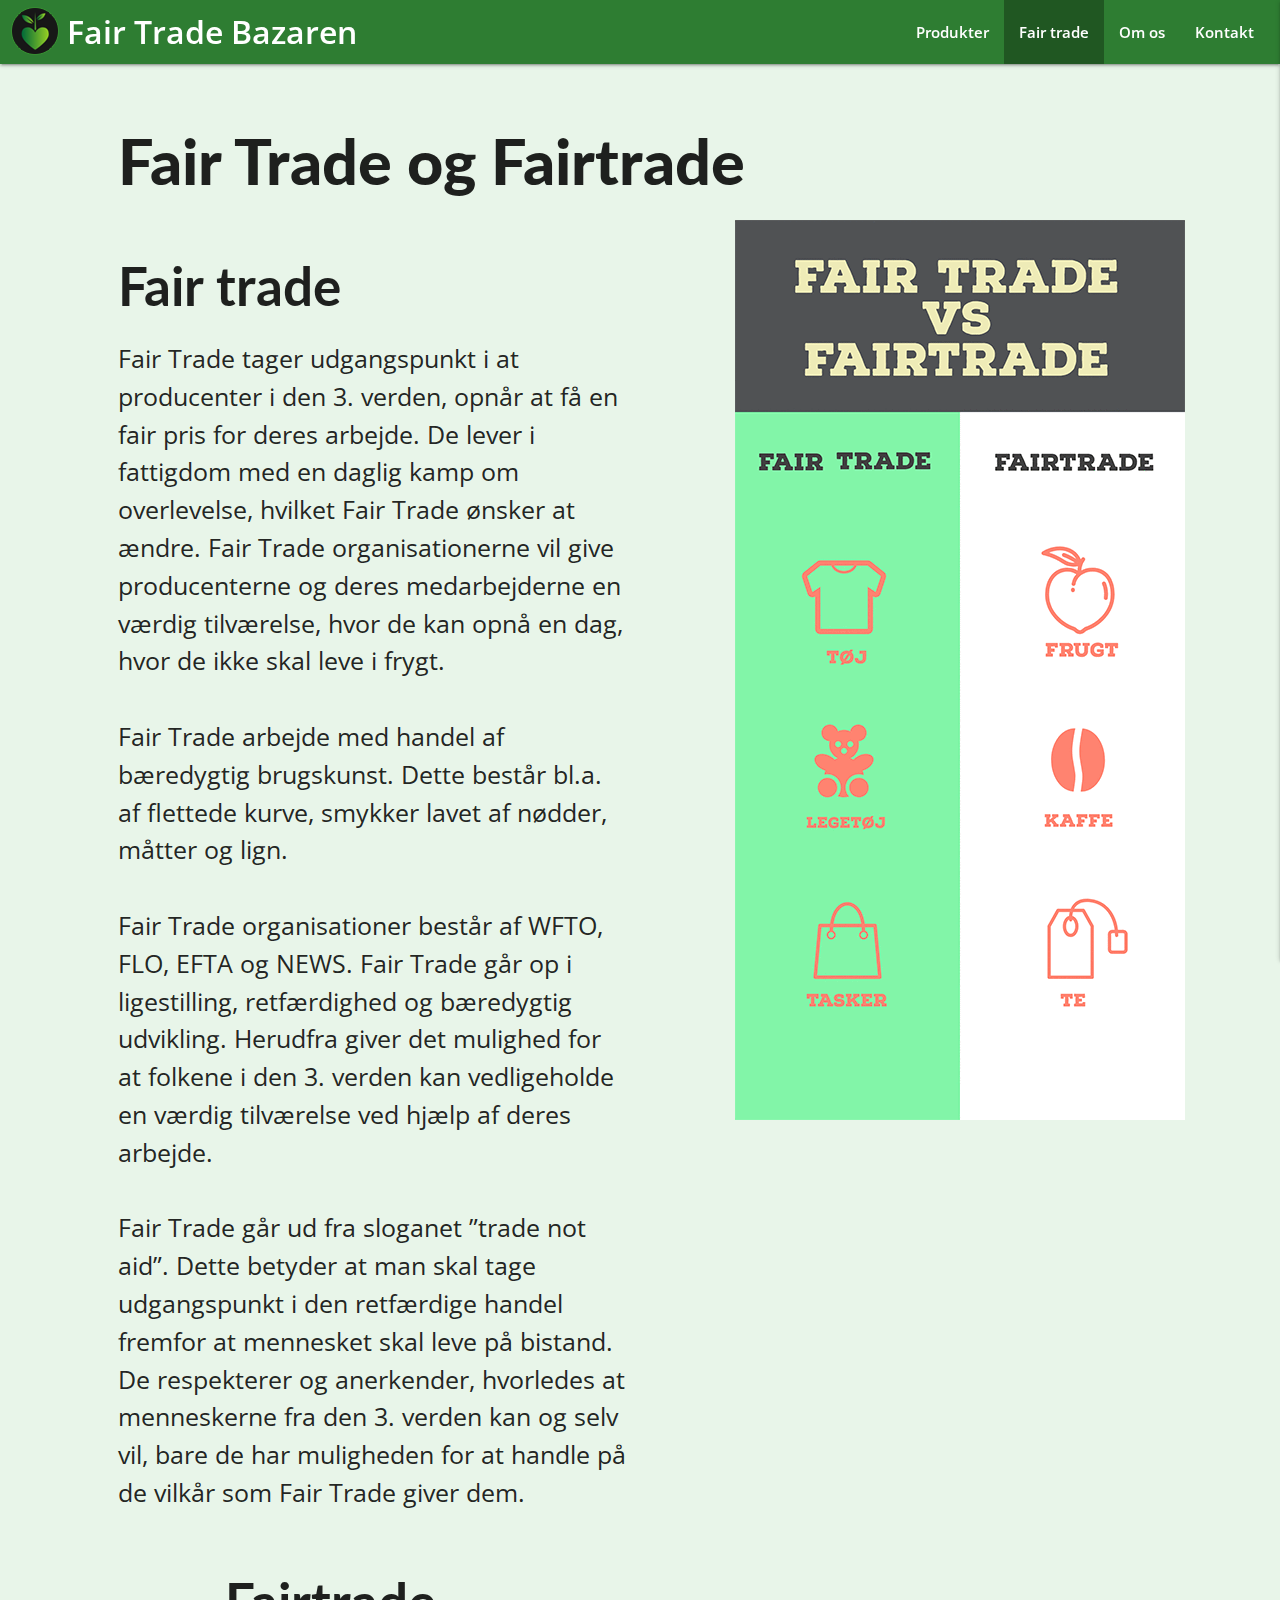
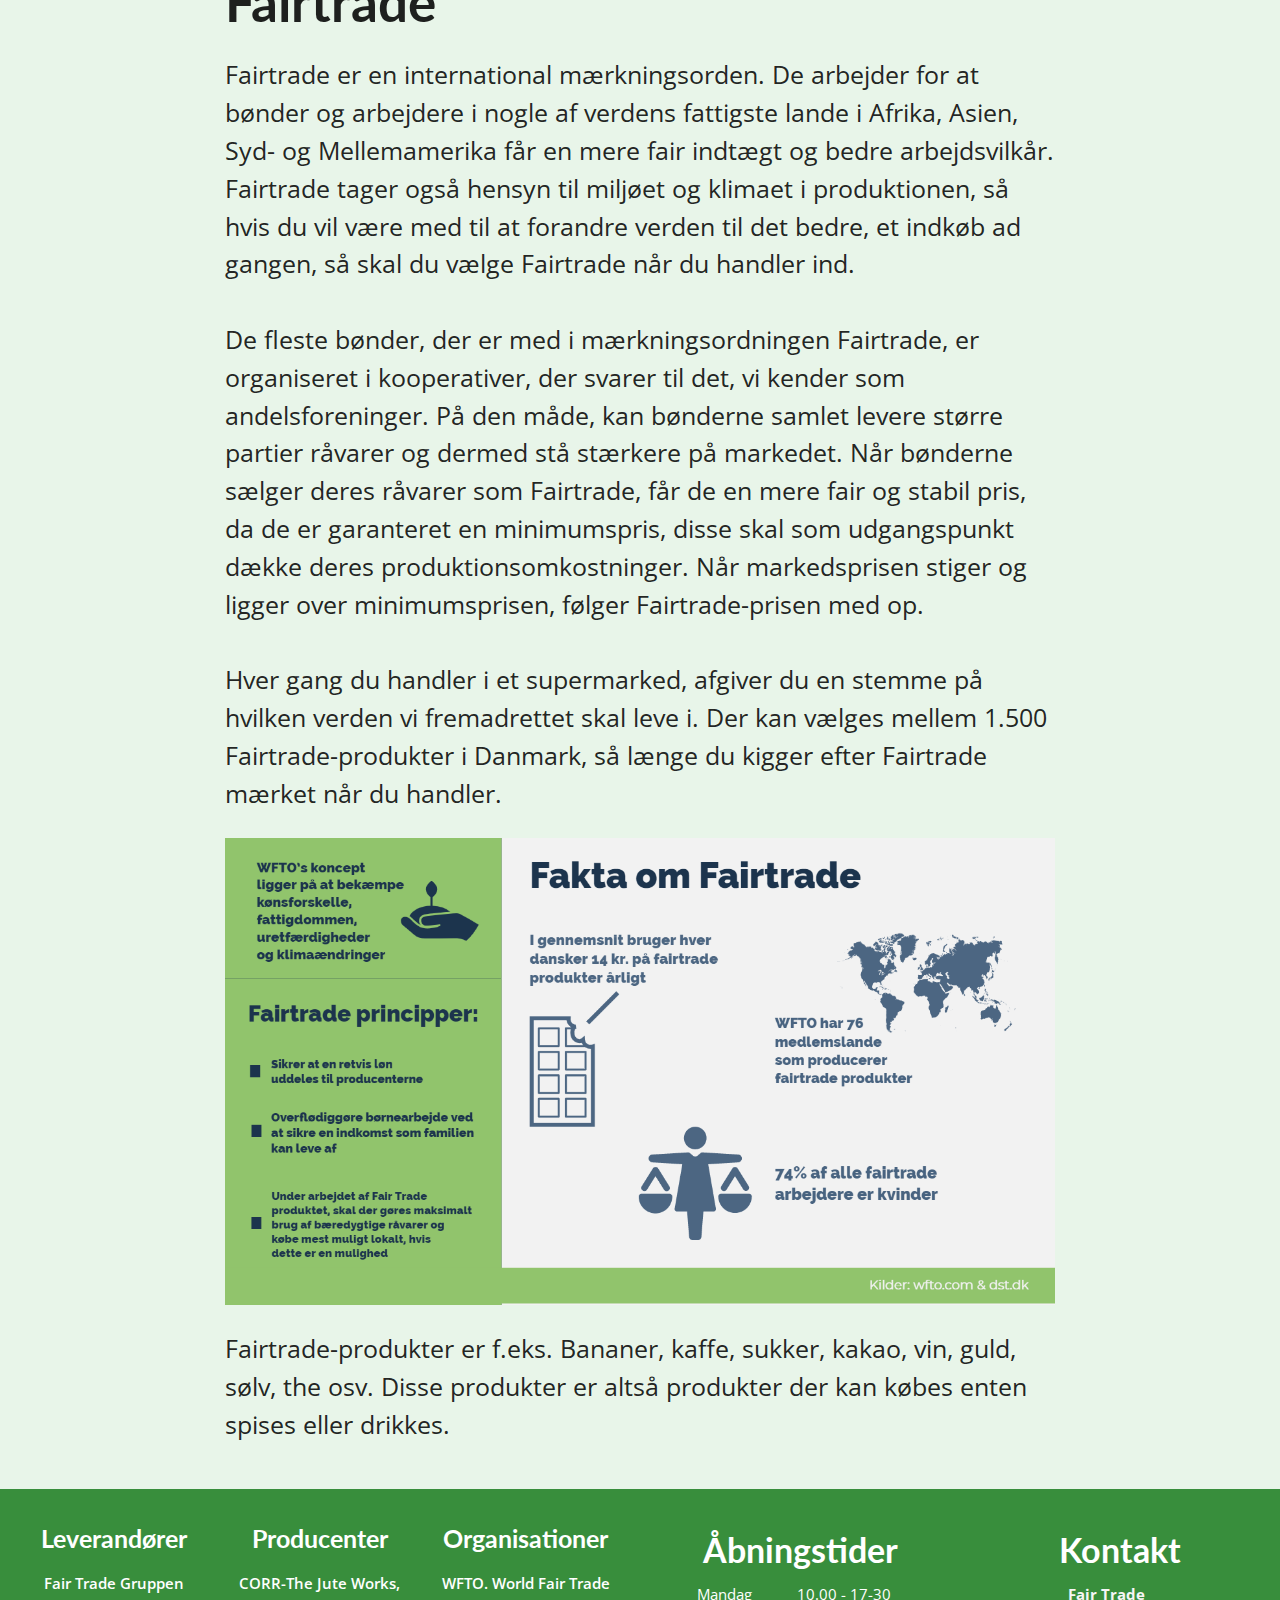
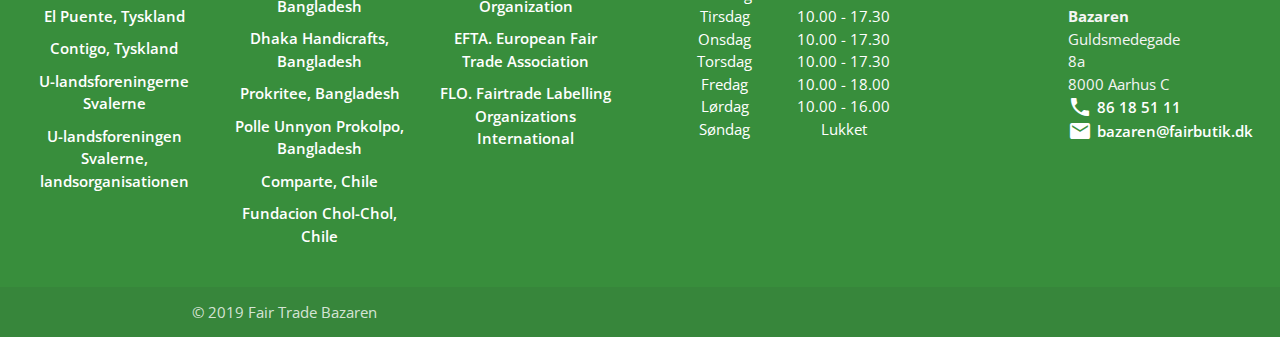
==== fair-forskelle.html @ a5112b15 "... Forgot to add the icons (also fixed path for favicon)" ====
<!DOCTYPE html>
<html lang="da">

<head>
    <meta charset="UTF-8">
    <meta name="viewport" content="width=device-width, initial-scale=1.0">
    <meta http-equiv="X-UA-Compatible" content="ie=edge">
    <title>Fair forskelle - Fair Trade Bazaren</title>
    <meta name="description" content="???">

    <!-- Prevent robots from indexing this page, just in case they end up here from another link
        (read: https://support.google.com/webmasters/answer/6062608?hl=en) -->
    <meta name="robots" content="noindex, nofollow">
    <link rel="apple-touch-icon" sizes="60x60" href="apple-touch-icon.png">
    <link rel="icon" type="image/png" sizes="32x32" href="favicon-32x32.png">
    <link rel="icon" type="image/png" sizes="16x16" href="favicon-16x16.png">
    <link rel="manifest" href="site.webmanifest">
    <link rel="mask-icon" href="safari-pinned-tab.svg" color="#4caf50">
    <meta name="msapplication-TileColor" content="#00a300">
    <meta name="theme-color" content="#4caf50">
    <!-- MaterializeCSS -->
    <!-- Compiled and minified CSS -->
    <link rel="stylesheet" href="https://cdnjs.cloudflare.com/ajax/libs/materialize/1.0.0/css/materialize.min.css">
    <!-- Get icons -->
    <link href="https://fonts.googleapis.com/icon?family=Material+Icons" rel="stylesheet">
    <link rel="stylesheet" href="css/MainStyle.css">
</head>
<header class="row navbar-fixed">
    <nav class="green darken-3">
        <div class="nav-wrapper">
            <div class="col s12">
                <a href="#" data-target="mobile-nav" class="sidenav-trigger"><i class="material-icons">menu</i></a>
                <a href="index.html" class="brand-logo"><img class="responsive-img" src="images/logofairtrade.PNG">
                    <span class="hide-on-med-and-down">Fair Trade Bazaren</span></a>
                <ul id="nav-mobile" class="right hide-on-med-and-down menu">
                    <li><a href="produkter.html">Produkter</a></li>
                    <li><a href="fair-forskelle.html">Fair trade</a></li>
                    <li><a href="om-os.html">Om os</a></li>
                    <li><a href="kontakt.html">Kontakt</a></li>
                </ul>
            </div>
        </div>
    </nav>
</header>

<body class="green lighten-5">
    <ul class="sidenav menu" id="mobile-nav">
        <li><a href="produkter.html">Produkter</a></li>
        <li><a href="fair-forskelle.html">Fair trade</a></li>
        <li><a href="om-os.html">Historie</a></li>
        <li><a href="kontakt.html">Kontakt</a></li>
    </ul>
    <main class="row">
        <div class="col l11 offset-l1 s12">
            <h1>Fair Trade og Fairtrade</h1>
        </div>
        <div class="col l5 offset-l1">
            <h2>Fair trade</h2>
            <p class="flow-text">
                Fair Trade tager udgangspunkt i at producenter i den 3. verden, opnår at få en fair pris for deres
                arbejde. De lever i fattigdom med en daglig kamp om overlevelse, hvilket Fair Trade ønsker at ændre.
                Fair Trade organisationerne vil give producenterne og deres medarbejderne en værdig tilværelse, hvor de
                kan opnå en dag, hvor de ikke skal leve i frygt. <br> <br>
                Fair Trade arbejde med handel af bæredygtig brugskunst. Dette består bl.a. af flettede kurve, smykker
                lavet af nødder, måtter og lign. <br> <br>
                Fair Trade organisationer består af WFTO, FLO, EFTA og NEWS. Fair Trade går op i ligestilling,
                retfærdighed og bæredygtig udvikling. Herudfra giver det mulighed for at folkene i den 3. verden kan
                vedligeholde en værdig tilværelse ved hjælp af deres arbejde. <br> <br>
                Fair Trade går ud fra sloganet ”trade not aid”. Dette betyder at man skal tage udgangspunkt i den
                retfærdige handel fremfor at mennesket skal leve på bistand. De respekterer og anerkender, hvorledes at
                menneskerne fra den 3. verden kan og selv vil, bare de har muligheden for at handle på de vilkår som
                Fair Trade giver dem.

            </p>
        </div>
        <div class="col l6 s12">
            <img src="images/fair-forskelle/fair-trade-vs-fairtrade-450x900.gif" alt=""
                class="m-a d-flex responsive-img">
        </div>
        <div class="col l8 offset-l2 s12">
            <h2>Fairtrade</h2>
            <p class="flow-text">
                Fairtrade er en international mærkningsorden. De arbejder for at bønder og arbejdere i nogle af verdens
                fattigste lande i Afrika, Asien, Syd- og Mellemamerika får en mere fair indtægt og bedre arbejdsvilkår.
                Fairtrade tager også hensyn til miljøet og klimaet i produktionen, så hvis du vil være med til at
                forandre verden til det bedre, et indkøb ad gangen, så skal du vælge Fairtrade når du handler ind.
                <br><br>
                De fleste bønder, der er med i mærkningsordningen Fairtrade, er organiseret i kooperativer, der svarer
                til det, vi kender som andelsforeninger. På den måde, kan bønderne samlet levere større partier råvarer
                og dermed stå stærkere på markedet.
                Når bønderne sælger deres råvarer som Fairtrade, får de en mere fair og stabil pris, da de er garanteret
                en minimumspris, disse skal som udgangspunkt dække deres produktionsomkostninger. Når markedsprisen
                stiger og ligger over minimumsprisen, følger Fairtrade-prisen med op.
                <br><br>
                Hver gang du handler i et supermarked, afgiver du en stemme på hvilken verden vi fremadrettet skal leve
                i. Der kan vælges mellem 1.500 Fairtrade-produkter i Danmark, så længe du kigger efter Fairtrade mærket
                når du handler.
            </p>
            <img src="images/fair-forskelle/fakta-om.fairtrade.png" alt="" class="m-a d-flex responsive-img my-15">
            <p class="flow-text">
                Fairtrade-produkter er f.eks. Bananer, kaffe, sukker, kakao, vin, guld, sølv, the osv. Disse produkter
                er
                altså produkter der kan købes enten spises eller drikkes.
            </p>

        </div>
    </main>

    <footer class="page-footer green darken-2">
        <div class="row">
            <div class="col xl6 l6 m6 offset-m3 s12">
                <div class="col xl4">
                    <h5 class="white-text center-align">Leverandører</h5>
                    <ul class="footer-links-container">
                        <li class="center-align">
                            <a class="footer-links tooltipped" href="http://fair-trade-gruppen.dk" data-position="top"
                                data-tooltip="Fair Trade varer fra Bangladesh, Chile og flere andre lande"
                                target="_blank"
                                aria-label="Fair Trade varer fra Bangladesh, Chile og flere andre lande">
                                Fair Trade Gruppen
                            </a>
                        </li>
                        <li class="center-align"><a class="footer-links tooltipped" href="http://www.el-puente.de/"
                                data-position="top" data-tooltip="Fair Trade varer fra mange andre lande"
                                target="_blank" aria-label="Fair Trade varer fra mange andre lande">El Puente,
                                Tyskland</a></li>

                        <li class="center-align"><a class="footer-links tooltipped" href="http://www.contigo.de/"
                                data-position="top" data-tooltip="Eksklusive Fair Trade varer fra mange lande"
                                target="_blank" aria-label="Eksklusive Fair Trade varer fra mange lande">Contigo,
                                Tyskland</a></li>

                        <li class="center-align"><a class="footer-links tooltipped"
                                href="http://www.fair-trade-gruppen.dk/" data-position="top"
                                data-tooltip="Import og salg af Fair Trade handicraft fra Bangladesh m.m."
                                target="_blank"
                                aria-label="Import og salg af Fair Trade handicraft fra Bangladesh m.m.">U-landsforeningerne
                                Svalerne</a></li>

                        <li class="center-align"><a class="footer-links tooltipped" href="http://www.svalerne.dk/"
                                data-position="top" data-tooltip="Landsorganisationen" target="_blank"
                                aria-label="Landsorganisationen">U-landsforeningen Svalerne, landsorganisationen</a>
                        </li>

                    </ul>
                </div>
                <div class="col xl4">
                    <h5 class="white-text center-align">Producenter</h5>
                    <ul class="footer-links-container">
                        <li class="center-align"><a class="footer-links tooltipped" href="http://www.cjwbd.com/"
                                data-position="top"
                                data-tooltip="En producent fra Bangladesh, der arbejder med råvarer m.m."
                                target="_blank"
                                aria-label="En producent fra Bangladesh, der arbejder med råvarer m.m.">CORR-The
                                Jute Works, Bangladesh</a></li>

                        <li class="center-align"><a class="footer-links tooltipped"
                                href="http://www.dhakahandicrafts.com/" data-position="top"
                                data-tooltip="En producent fra Bangladesh" target="_blank"
                                aria-label="En producent fra Bangladesh">Dhaka Handicrafts, Bangladesh</a></li>

                        <li class="center-align"><a class="footer-links tooltipped" href="http://www.prokritee.com/"
                                data-position="top" data-tooltip="En producent fra Bangladesh" target="_blank"
                                aria-label="En producent fra Bangladesh">Prokritee, Bangladesh</a></li>

                        <li class="center-align"><a class="footer-links tooltipped" href="http://www.pupbd.org/"
                                data-position="top" data-tooltip="En producent fra Bangladesh" target="_blank"
                                aria-label="En producent fra Bangladesh">Polle Unnyon Prokolpo, Bangladesh</a></li>

                        <li class="center-align"><a class="footer-links tooltipped" href="http://www.comparte.cl/"
                                data-position="top" data-tooltip="En producent fra Chile" target="_blank"
                                aria-label="En producent fra Chile">Comparte, Chile</a></li>

                        <li class="center-align"><a class="footer-links tooltipped" href="http://www.cholchol.org/"
                                data-position="top" data-tooltip="En producent fra Chile" target="_blank"
                                aria-label="En producent fra Chile">Fundacion Chol-Chol, Chile</a></li>
                    </ul>
                </div>
                <div class="col xl4">
                    <h5 class="white-text center-align">Organisationer</h5>
                    <ul class="footer-links-container">
                        <li class="center-align"><a class="footer-links tooltipped" href="http://www.wfto.com/"
                                data-position="top"
                                data-tooltip="Sammenslutning af Fair Trade producenter, importører, butikker og andre med interesse for Fair Trade"
                                target="_blank"
                                aria-label="Sammenslutning af Fair Trade producenter, importører, butikker og andre med interesse for Fair Trade">WFTO.
                                World Fair Trade Organization</a></li>
                        <li class="center-align"><a class="footer-links tooltipped" href="http://www.eftafairtrade.org/"
                                data-position="top"
                                data-tooltip="Sammenslutning af en række store europæiske Fair Trade importører"
                                target="_blank"
                                aria-label="Sammenslutning af en række store europæiske Fair Trade importører">EFTA.
                                European Fair Trade Association</a></li>
                        <li class="center-align"><a class="footer-links tooltipped" href="http://www.fairtrade.net/"
                                data-position="top" data-tooltip="Sammenslutning af Fair Trade mærkningsorganisationer"
                                target="_blank" aria-label="Sammenslutning af Fair Trade mærkningsorganisationer">FLO.
                                Fairtrade
                                Labelling Organizations International</a></li>

                    </ul>
                </div>

            </div>
            <div class="col xl3 l3 m6 offset-m3 s12">
                <h4 class="white-text center-align">Åbningstider</h4>
                <table class="footer__open-times table-responsive highlight center-align">
                    <tr>
                        <td>Mandag</td>
                        <td>10.00 - 17-30</td>
                    </tr>
                    <tr>
                        <td>Tirsdag</td>
                        <td>10.00 - 17.30</td>
                    </tr>
                    <tr>
                        <td>Onsdag</td>
                        <td>10.00 - 17.30</td>
                    </tr>
                    <tr>
                        <td>Torsdag</td>
                        <td>10.00 - 17.30</td>
                    </tr>
                    <tr>
                        <td>Fredag</td>
                        <td>10.00 - 18.00</td>
                    </tr>
                    <tr>
                        <td>Lørdag</td>
                        <td>10.00 - 16.00</td>
                    </tr>
                    <tr>
                        <td>Søndag</td>
                        <td>Lukket</td>
                    </tr>
                </table>
            </div>
            <div class="col xl3 l3 m6 offset-m3 s12">
                <h4 class="white-text center-align">Kontakt</h4>
                <div class="col l7 offset-l3 m8 offset-m2 s12">
                    <div class="col s12">
                        <adress class="grey-text text-lighten-4">
                            <span class="bold">Fair Trade Bazaren</span> <br>
                            Guldsmedegade 8a <br>
                            8000 Aarhus C <br>
                        </adress>
                    </div>
                    <div class="col s12">
                        <div class="valign-wrapper">
                            <i class="material-icons mr-5">local_phone</i>
                            <a class="footer-links tooltipped" href="tel:86 18 51 11" data-position="top"
                                data-tooltip="Du er velkommen til at ringe til os"
                                aria-label="Du er velkommen til at ringe til os">86 18 51 11</a>
                        </div>
                    </div>
                    <div class="col s12">
                        <div class="valign-wrapper">
                            <i class="material-icons mr-5">email</i>
                            <a class="footer-links tooltipped" href="mailto:bazaren@fairbutik.dk" data-position="top"
                                data-tooltip="Du er velkommen til at skrive til os"
                                aria-label="Du er velkommen til at skrive til os">
                                bazaren@fairbutik.dk</a>
                        </div>
                    </div>
                </div>
            </div>
        </div>
        <div class="footer-copyright">
            <div class="container">
                © 2019 Fair Trade Bazaren
            </div>
        </div>
    </footer>
    <!-- Her kunne vi evt. have brugt slim versionen -->
    <script src="https://cdnjs.cloudflare.com/ajax/libs/jquery/3.4.1/jquery.min.js"></script>
    <!--JavaScript at end of body for optimized loading-->
    <script src="https://cdnjs.cloudflare.com/ajax/libs/materialize/1.0.0/js/materialize.min.js"></script>
    <!-- Our javascript -->
    <script src="js/MainScript.js"></script>
</body>

</html>
---- css/MainStyle.css ----
@import url('https://fonts.googleapis.com/css?family=Lato:700,900|Open+Sans:400,600&display=swap');

/* .slider .slides li .caption {
    border-radius: 10px;
    background-color: rgba(69, 69, 69, 0.7);
    padding: 2px 15px;
    text-shadow: 2px 2px #000;
    pointer-events: none;
    width:auto;
} */

/* #region Global CSS */
h1{
    font-family: "Lato", Arial, Helvetica, sans-serif;
    font-weight:900;
}

h2,h3,h4,h5,h6{
    font-family: "Lato", Arial, Helvetica, sans-serif;
    font-weight:700;
}

body{
    font-family: "Open Sans", Arial, Helvetica, sans-serif;
    font-weight: 400;
}

a{
    font-weight:600;
    transition: all 0.2s ease;
}

a:hover{
    color:#1e1e1e;
}

nav .brand-logo {
    display: inline-block;
    height: 100%;
}

nav .brand-logo>img {
    vertical-align: middle;
    margin-bottom: 10px;
}

nav .sidenav-trigger {
    float: right;
}

/* .footer__open-times {
    margin: auto;
    width: 80%;
    display: flex;
    flex-wrap: wrap;
}

.footer__open-times>li {
    display: flex;
    width: 100%;
} */

.footer__open-times{
    width:80%;
    margin:auto;
}

.footer__open-times > tbody > tr{
    border:none;
}

.footer__open-times > tbody > tr > td{
    padding:0;
    text-align:center;
}

.footer-links-container > li{
    padding:5px 0;
}

.footer-links {
    color: #fff;
}

/* #endregion Global CSS */


/* #region Landing Page CSS */
.slides > li > .caption > h1,
.slides > li > .caption > h2,
.slides > li > .caption > h3,
.slides > li > .caption > h5{
    
    background-color:rgba(0,0,0,0.6);
    display:inline-block;
    border-radius:10px;
}

.slides > li > .caption > h1,
.slides > li > .caption > h2,
.slides > li > .caption > h3{
    padding:5px 30px;
}

.slides > li > .caption > h5{
    padding: 5px 10px;
}
.slides > li > .caption > hr{
    border-color:transparent;
}

.featured-product--img {
    padding: 0 15px;
}

.newsletter-section {
    /* border: 1px solid pink; */
    padding: 0;
}

.latest-newsletters-img {
    padding: 15px;
    margin-top: 7px;
}

.latest-newsletters-header {
    /* width:50%; */
    text-align: center;
}

/* #endregion Landing Page CSS */

/* #region Products */
#productModal{
    min-height: 650px;
}

.product-img-container{
    padding:.75rem !important;
}

/* #endregion Products */

/* #region History */
.history-text {
    margin: 0;
}

/* #endregion History */

/* #region Contact */

.contact__open-times{
    width:auto;
}

.contact__open-times > tbody > tr{
    border:none;
}

.contact__open-times > tbody > tr > td{
    display:inline-table;
}   

/* #endregion Contact */


/* #region Helpers */
.mt-45 {
    margin-top: 45px;
}

.mt-30 {
    margin-top: 30px;
}

.mt-15 {
    margin-top: 15px;
}

.mr-a {
    margin-right: auto;
}

.mr-5 {
    margin-right: 5px;
}

.my-30 {
    margin: 30px auto;
}

.my-15 {
    margin: 15px auto;
}

.m-a {
    margin: auto;
}

.m-0{
    margin:0;
}

.d-flex {
    display: flex;
}

.parent {
    position: relative;
}

.centered-content {
    position: absolute;
    top: 50%;
    left: 50%;
    transform: translate(-50%, -50%);
}

.responsive-img {
    max-width: 100%;
    height: auto;
}

.google-maps-container{
    padding-bottom:20%;
}

/* #region Typography */
.italic {
    font-style: italic;
}

.bold {
    font-weight: bold;
}

/* #endregion Typography */
/* #endregion Helpers */


/* #region Materialize CSS Overrides */

.slider .indicators .indicator-item{
    height:24px;
    width:24px;
}

.carousel .carousel-item > img{
    width:auto;
}

.carousel{
    min-height:500px;
}

.modal-trigger {
    cursor: pointer;
}

textarea.materialize-textarea {
    height: 6rem;
    border:1px solid #9e9e9e;
    margin-top:10px;
    padding:10px;
}

textarea.materialize-textarea:focus{
    border: 1px solid #26a69a;
}

.text-area-label{
    margin-left:10px;
}

.input-field > .active{
    margin-left:0;
}

.collapsible-header{
    background-color:inherit;
    font-size: 18px;
    font-weight:600;
}

blockquote{
    border-color:#40c4ff;
}

.pagination li.active{
    background-color:#40c4ff;
}


/* change colour of filled in check box */
.checkbox-blue-grey[type="checkbox"].filled-in:checked + span:not(.lever):after 
{
    border: 2px solid #40c4ff;  
    background-color: #40c4ff;
}

input[type=range]+.thumb{
    background-color: #40c4ff;
}

nav ul li.active {
    background-color: rgba(0,0,0,0.3);
}
/* #endregion Materialize CSS Overrides  */
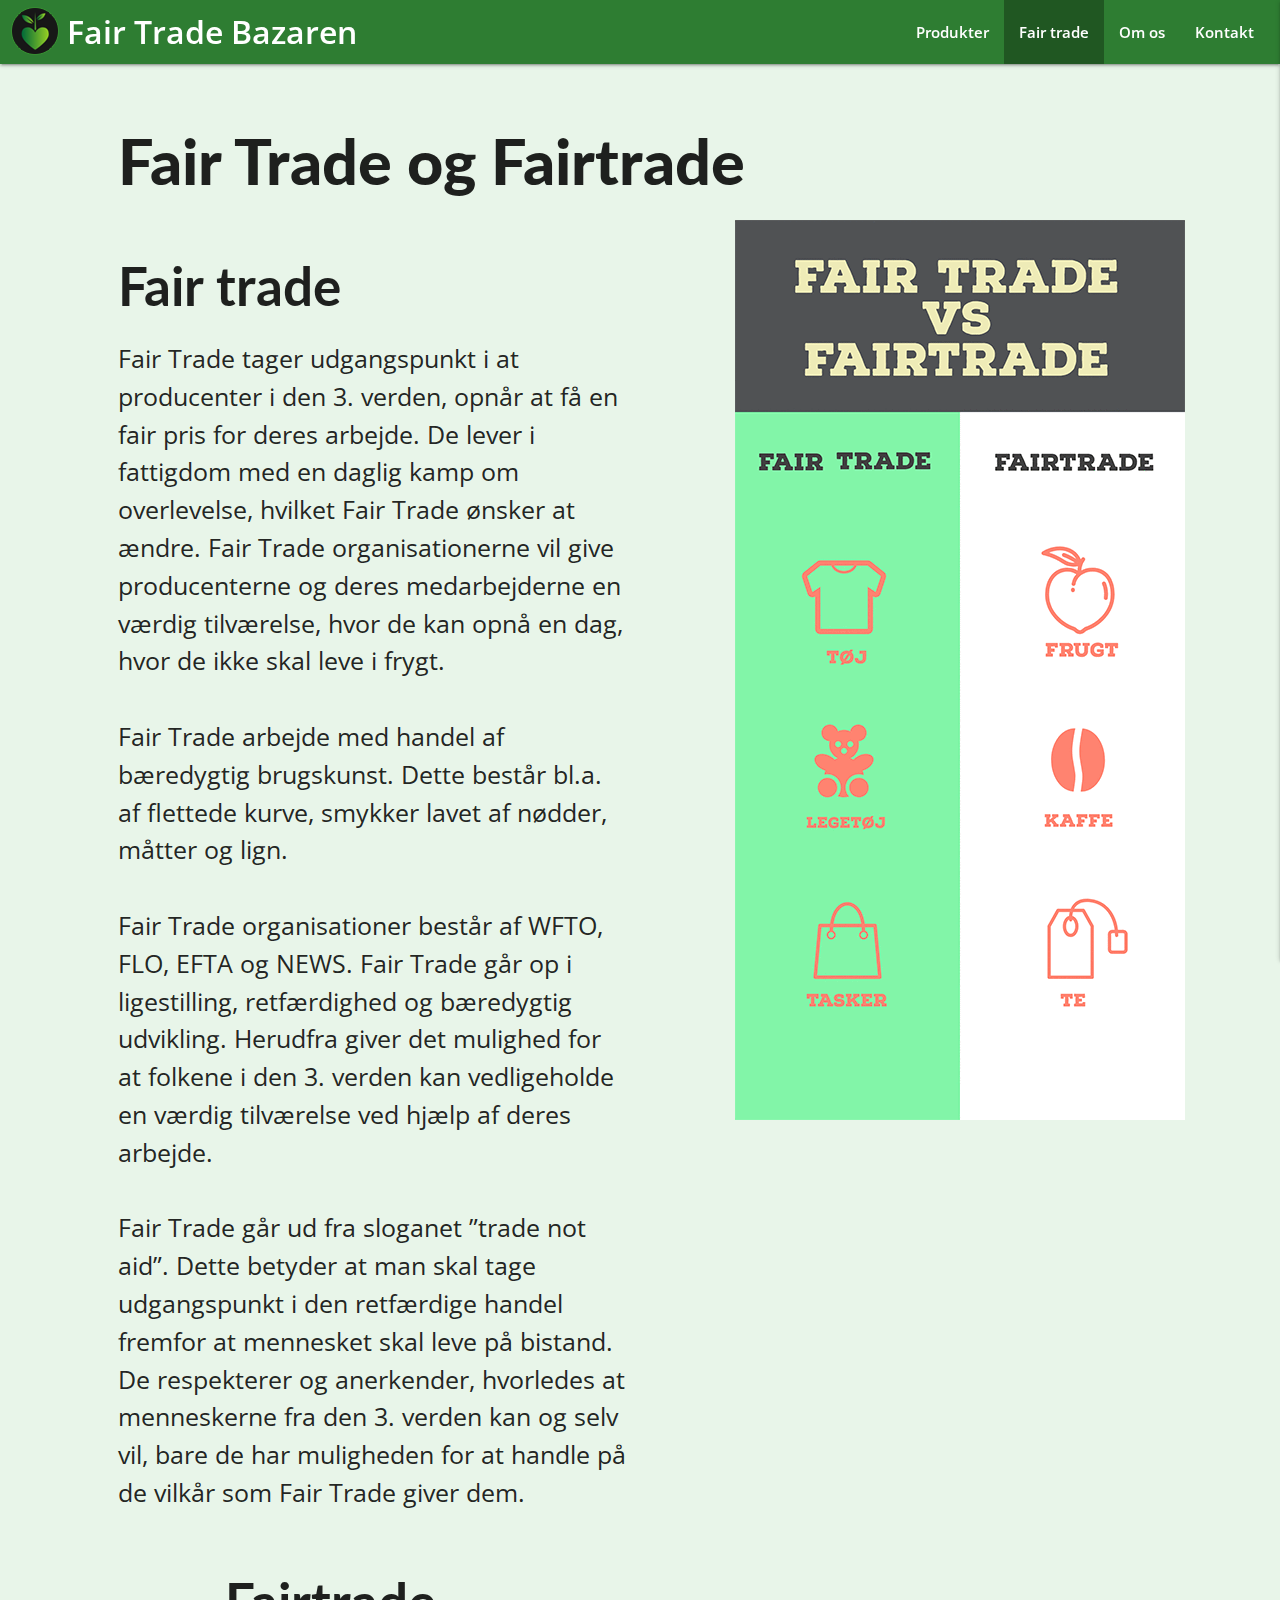
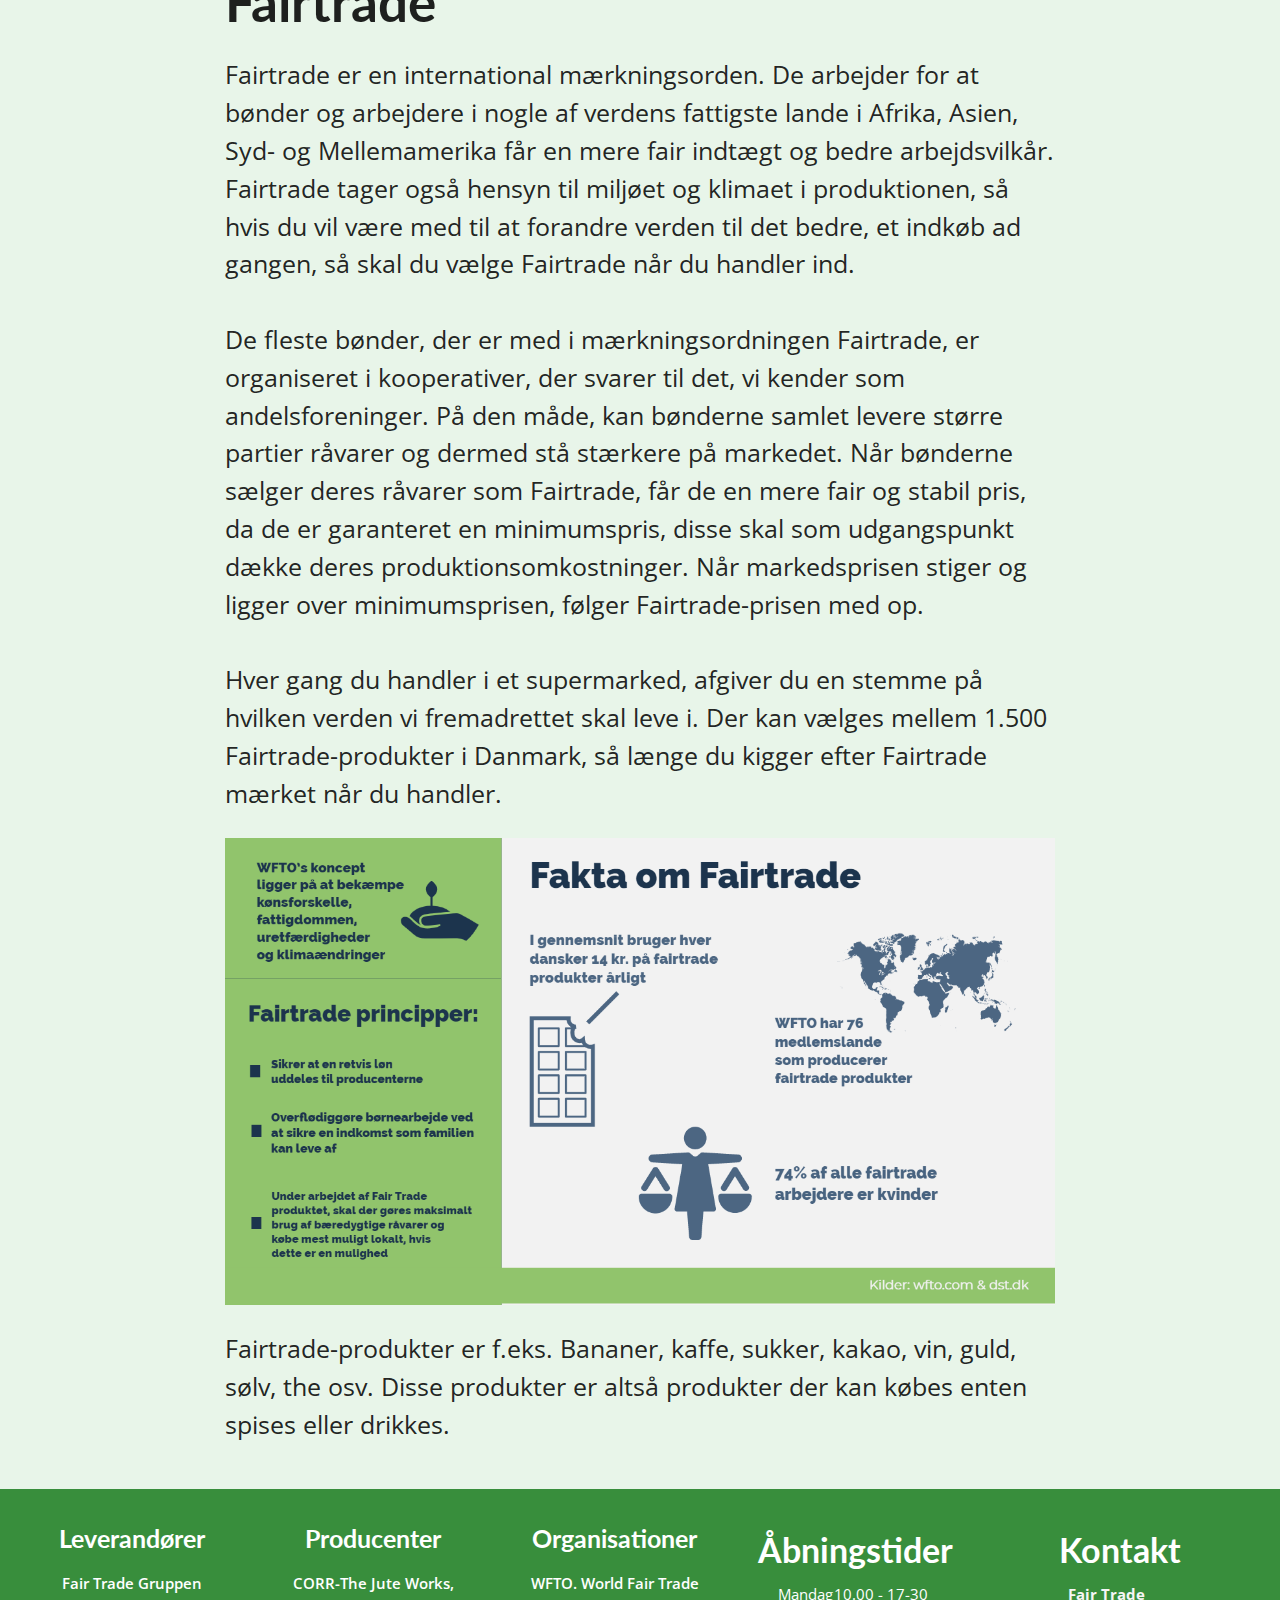
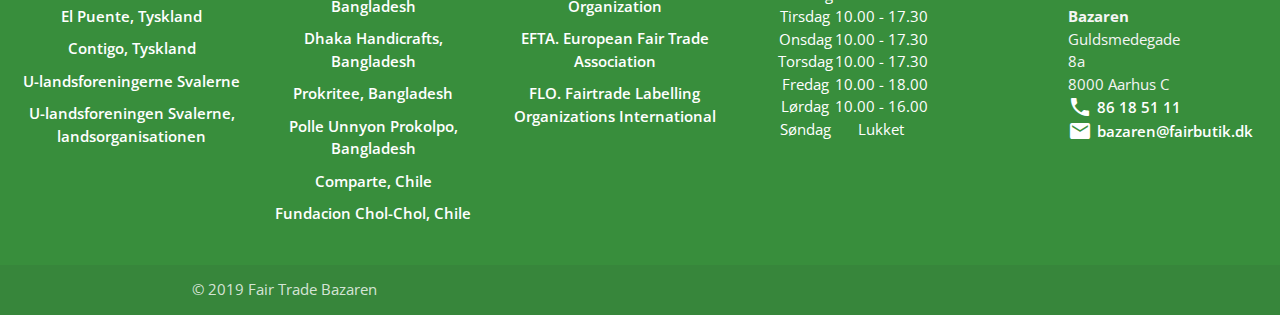
==== commit 18051b8e: "General cleanup of unused code and moving scripts to separate files etc." ====
--- a/fair-forskelle.html
+++ b/fair-forskelle.html
@@ -108,7 +108,7 @@
 
     <footer class="page-footer green darken-2">
         <div class="row">
-            <div class="col xl6 l6 m6 offset-m3 s12">
+            <div class="col xl7 l7 m6 offset-m3 s12">
                 <div class="col xl4">
                     <h5 class="white-text center-align">Leverandører</h5>
                     <ul class="footer-links-container">
@@ -201,7 +201,7 @@
                 </div>
 
             </div>
-            <div class="col xl3 l3 m6 offset-m3 s12">
+            <div class="col xl2 l2 m6 offset-m3 s12">
                 <h4 class="white-text center-align">Åbningstider</h4>
                 <table class="footer__open-times table-responsive highlight center-align">
                     <tr>
--- a/css/MainStyle.css
+++ b/css/MainStyle.css
@@ -10,28 +10,32 @@
 } */
 
 /* #region Global CSS */
-h1{
+h1 {
     font-family: "Lato", Arial, Helvetica, sans-serif;
-    font-weight:900;
-}
-
-h2,h3,h4,h5,h6{
+    font-weight: 900;
+}
+
+h2,
+h3,
+h4,
+h5,
+h6 {
     font-family: "Lato", Arial, Helvetica, sans-serif;
-    font-weight:700;
-}
-
-body{
+    font-weight: 700;
+}
+
+body {
     font-family: "Open Sans", Arial, Helvetica, sans-serif;
     font-weight: 400;
 }
 
-a{
-    font-weight:600;
+a {
+    font-weight: 600;
     transition: all 0.2s ease;
 }
 
-a:hover{
-    color:#1e1e1e;
+a:hover {
+    color: #1e1e1e;
 }
 
 nav .brand-logo {
@@ -48,34 +52,26 @@
     float: right;
 }
 
-/* .footer__open-times {
+.shadowed {
+    box-shadow: 0 10px 16px 0 rgba(0, 0, 0, 0.2), 0 6px 20px 0 rgba(0, 0, 0, 0.19);
+}
+
+.footer__open-times {
+    width: 80%;
     margin: auto;
-    width: 80%;
-    display: flex;
-    flex-wrap: wrap;
-}
-
-.footer__open-times>li {
-    display: flex;
-    width: 100%;
-} */
-
-.footer__open-times{
-    width:80%;
-    margin:auto;
-}
-
-.footer__open-times > tbody > tr{
-    border:none;
-}
-
-.footer__open-times > tbody > tr > td{
-    padding:0;
-    text-align:center;
-}
-
-.footer-links-container > li{
-    padding:5px 0;
+}
+
+.footer__open-times>tbody>tr {
+    border: none;
+}
+
+.footer__open-times>tbody>tr>td {
+    padding: 0;
+    text-align: center;
+}
+
+.footer-links-container>li {
+    padding: 5px 0;
 }
 
 .footer-links {
@@ -86,27 +82,33 @@
 
 
 /* #region Landing Page CSS */
-.slides > li > .caption > h1,
-.slides > li > .caption > h2,
-.slides > li > .caption > h3,
-.slides > li > .caption > h5{
-    
-    background-color:rgba(0,0,0,0.6);
-    display:inline-block;
-    border-radius:10px;
-}
-
-.slides > li > .caption > h1,
-.slides > li > .caption > h2,
-.slides > li > .caption > h3{
-    padding:5px 30px;
-}
-
-.slides > li > .caption > h5{
+#landingPageMain {
+    /* Push content down so it's not behind the slider */
+    margin-top: calc(100vh - 60px);
+}
+
+.slides>li>.caption>h1,
+.slides>li>.caption>h2,
+.slides>li>.caption>h3,
+.slides>li>.caption>h5 {
+
+    background-color: rgba(0, 0, 0, 0.6);
+    display: inline-block;
+    border-radius: 10px;
+}
+
+.slides>li>.caption>h1,
+.slides>li>.caption>h2,
+.slides>li>.caption>h3 {
+    padding: 5px 30px;
+}
+
+.slides>li>.caption>h5 {
     padding: 5px 10px;
 }
-.slides > li > .caption > hr{
-    border-color:transparent;
+
+.slides>li>.caption>hr {
+    border-color: transparent;
 }
 
 .featured-product--img {
@@ -114,7 +116,6 @@
 }
 
 .newsletter-section {
-    /* border: 1px solid pink; */
     padding: 0;
 }
 
@@ -124,43 +125,56 @@
 }
 
 .latest-newsletters-header {
-    /* width:50%; */
     text-align: center;
 }
 
+#previousNewslettersCollapsible>li.active>.collapsible-header::after {
+    content: " - ";
+    margin-left: auto;
+}
+
+#previousNewslettersCollapsible>li:not(.active)>.collapsible-header::after {
+    content: " + ";
+    margin-left: auto;
+}
+
 /* #endregion Landing Page CSS */
 
 /* #region Products */
-#productModal{
+#productModal {
     min-height: 650px;
 }
 
-.product-img-container{
-    padding:.75rem !important;
+.product-img-container {
+    padding: .75rem !important;
 }
 
 /* #endregion Products */
 
-/* #region History */
+/* #region About us */
 .history-text {
     margin: 0;
 }
 
-/* #endregion History */
+.history-img {
+    margin: 90px auto auto;
+}
+
+/* #endregion About us */
 
 /* #region Contact */
 
-.contact__open-times{
-    width:auto;
-}
-
-.contact__open-times > tbody > tr{
-    border:none;
-}
-
-.contact__open-times > tbody > tr > td{
-    display:inline-table;
-}   
+.contact__open-times {
+    width: auto;
+}
+
+.contact__open-times>tbody>tr {
+    border: none;
+}
+
+.contact__open-times>tbody>tr>td {
+    display: inline-table;
+}
 
 /* #endregion Contact */
 
@@ -198,8 +212,12 @@
     margin: auto;
 }
 
-.m-0{
-    margin:0;
+.mt-30__m-a {
+    margin: 30px auto auto;
+}
+
+.m-0 {
+    margin: 0;
 }
 
 .d-flex {
@@ -222,8 +240,8 @@
     height: auto;
 }
 
-.google-maps-container{
-    padding-bottom:20%;
+.google-maps-container {
+    padding-bottom: 20%;
 }
 
 /* #region Typography */
@@ -241,17 +259,17 @@
 
 /* #region Materialize CSS Overrides */
 
-.slider .indicators .indicator-item{
-    height:24px;
-    width:24px;
-}
-
-.carousel .carousel-item > img{
-    width:auto;
-}
-
-.carousel{
-    min-height:500px;
+.slider .indicators .indicator-item {
+    height: 24px;
+    width: 24px;
+}
+
+.carousel .carousel-item>img {
+    width: auto;
+}
+
+.carousel {
+    min-height: 500px;
 }
 
 .modal-trigger {
@@ -260,50 +278,50 @@
 
 textarea.materialize-textarea {
     height: 6rem;
-    border:1px solid #9e9e9e;
-    margin-top:10px;
-    padding:10px;
-}
-
-textarea.materialize-textarea:focus{
+    border: 1px solid #9e9e9e;
+    margin-top: 10px;
+    padding: 10px;
+}
+
+textarea.materialize-textarea:focus {
     border: 1px solid #26a69a;
 }
 
-.text-area-label{
-    margin-left:10px;
-}
-
-.input-field > .active{
-    margin-left:0;
-}
-
-.collapsible-header{
-    background-color:inherit;
+.text-area-label {
+    margin-left: 10px;
+}
+
+.input-field>.active {
+    margin-left: 0;
+}
+
+.collapsible-header {
+    background-color: inherit;
     font-size: 18px;
-    font-weight:600;
-}
-
-blockquote{
-    border-color:#40c4ff;
-}
-
-.pagination li.active{
-    background-color:#40c4ff;
+    font-weight: 600;
+}
+
+blockquote {
+    border-color: #40c4ff;
+}
+
+.pagination li.active {
+    background-color: #40c4ff;
 }
 
 
 /* change colour of filled in check box */
-.checkbox-blue-grey[type="checkbox"].filled-in:checked + span:not(.lever):after 
-{
-    border: 2px solid #40c4ff;  
+.checkbox-blue-grey[type="checkbox"].filled-in:checked+span:not(.lever):after {
+    border: 2px solid #40c4ff;
     background-color: #40c4ff;
 }
 
-input[type=range]+.thumb{
+input[type=range]+.thumb {
     background-color: #40c4ff;
 }
 
 nav ul li.active {
-    background-color: rgba(0,0,0,0.3);
-}
+    background-color: rgba(0, 0, 0, 0.3);
+}
+
 /* #endregion Materialize CSS Overrides  */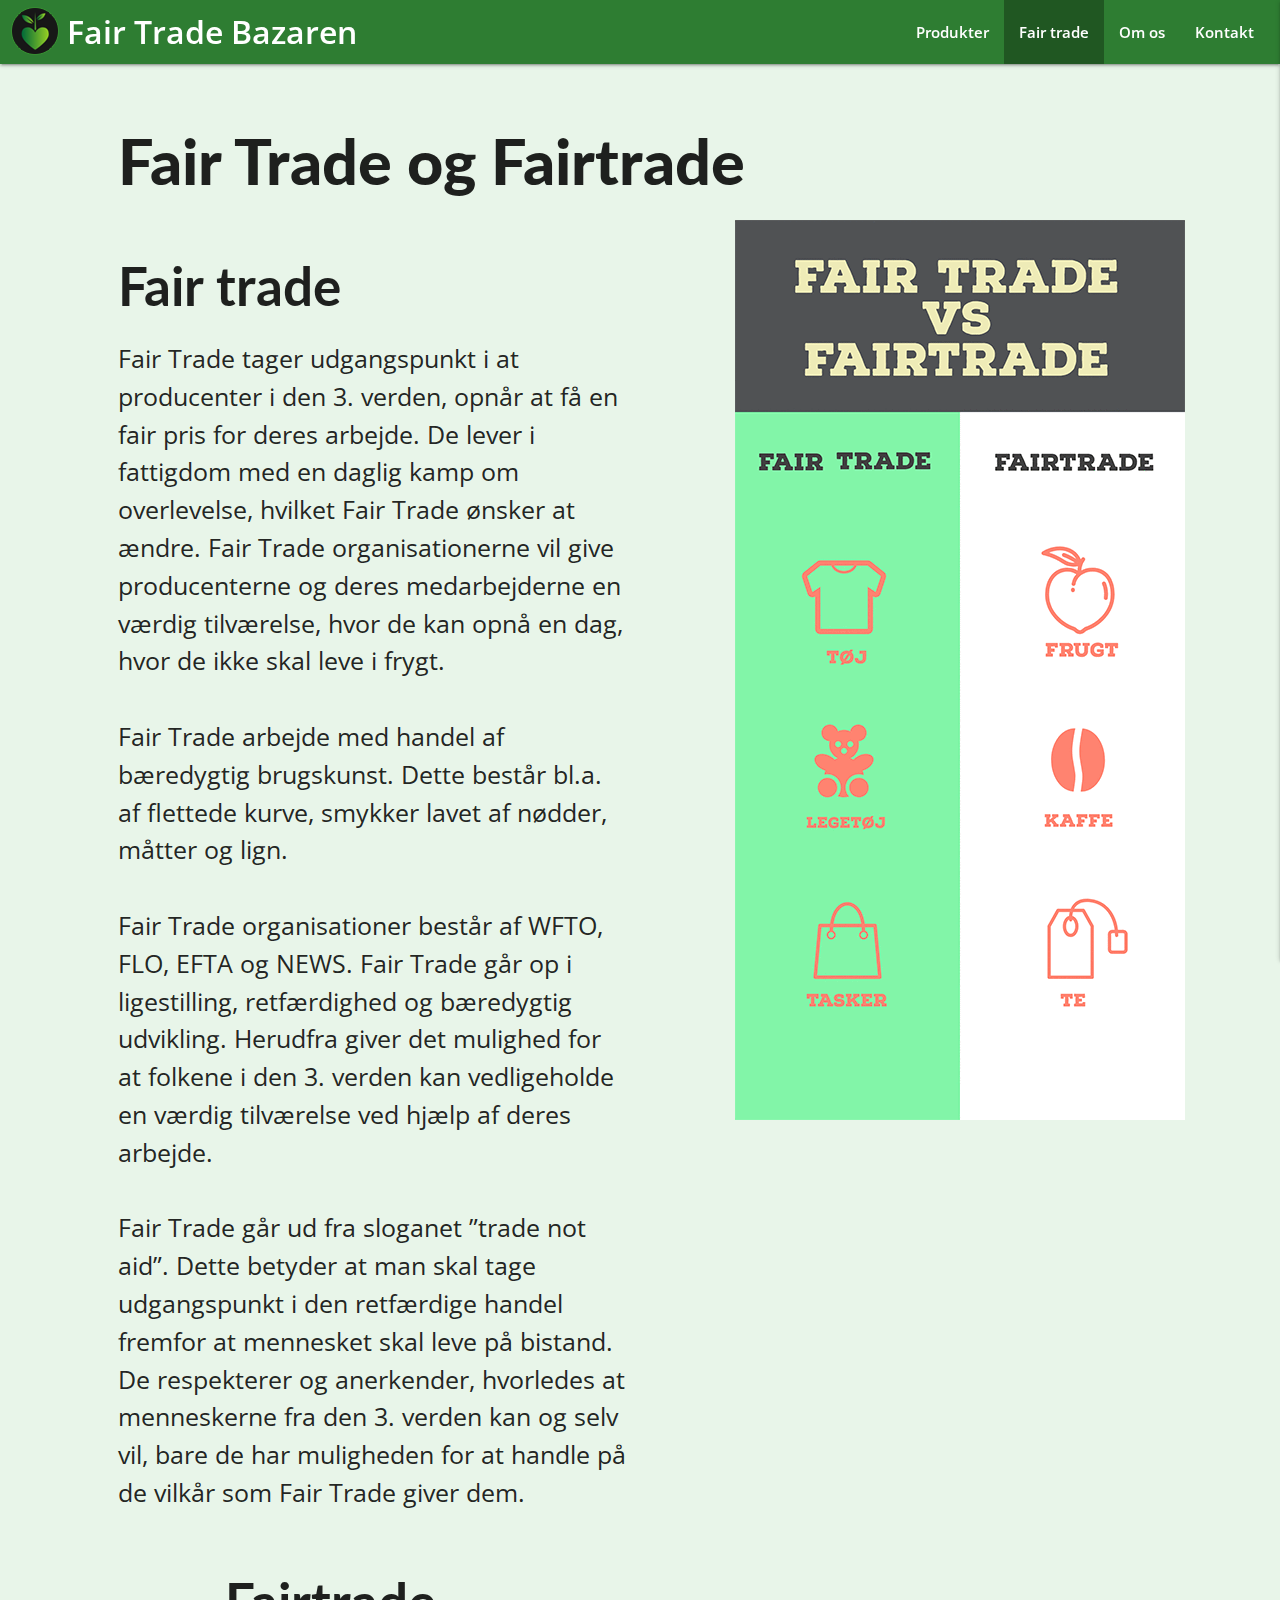
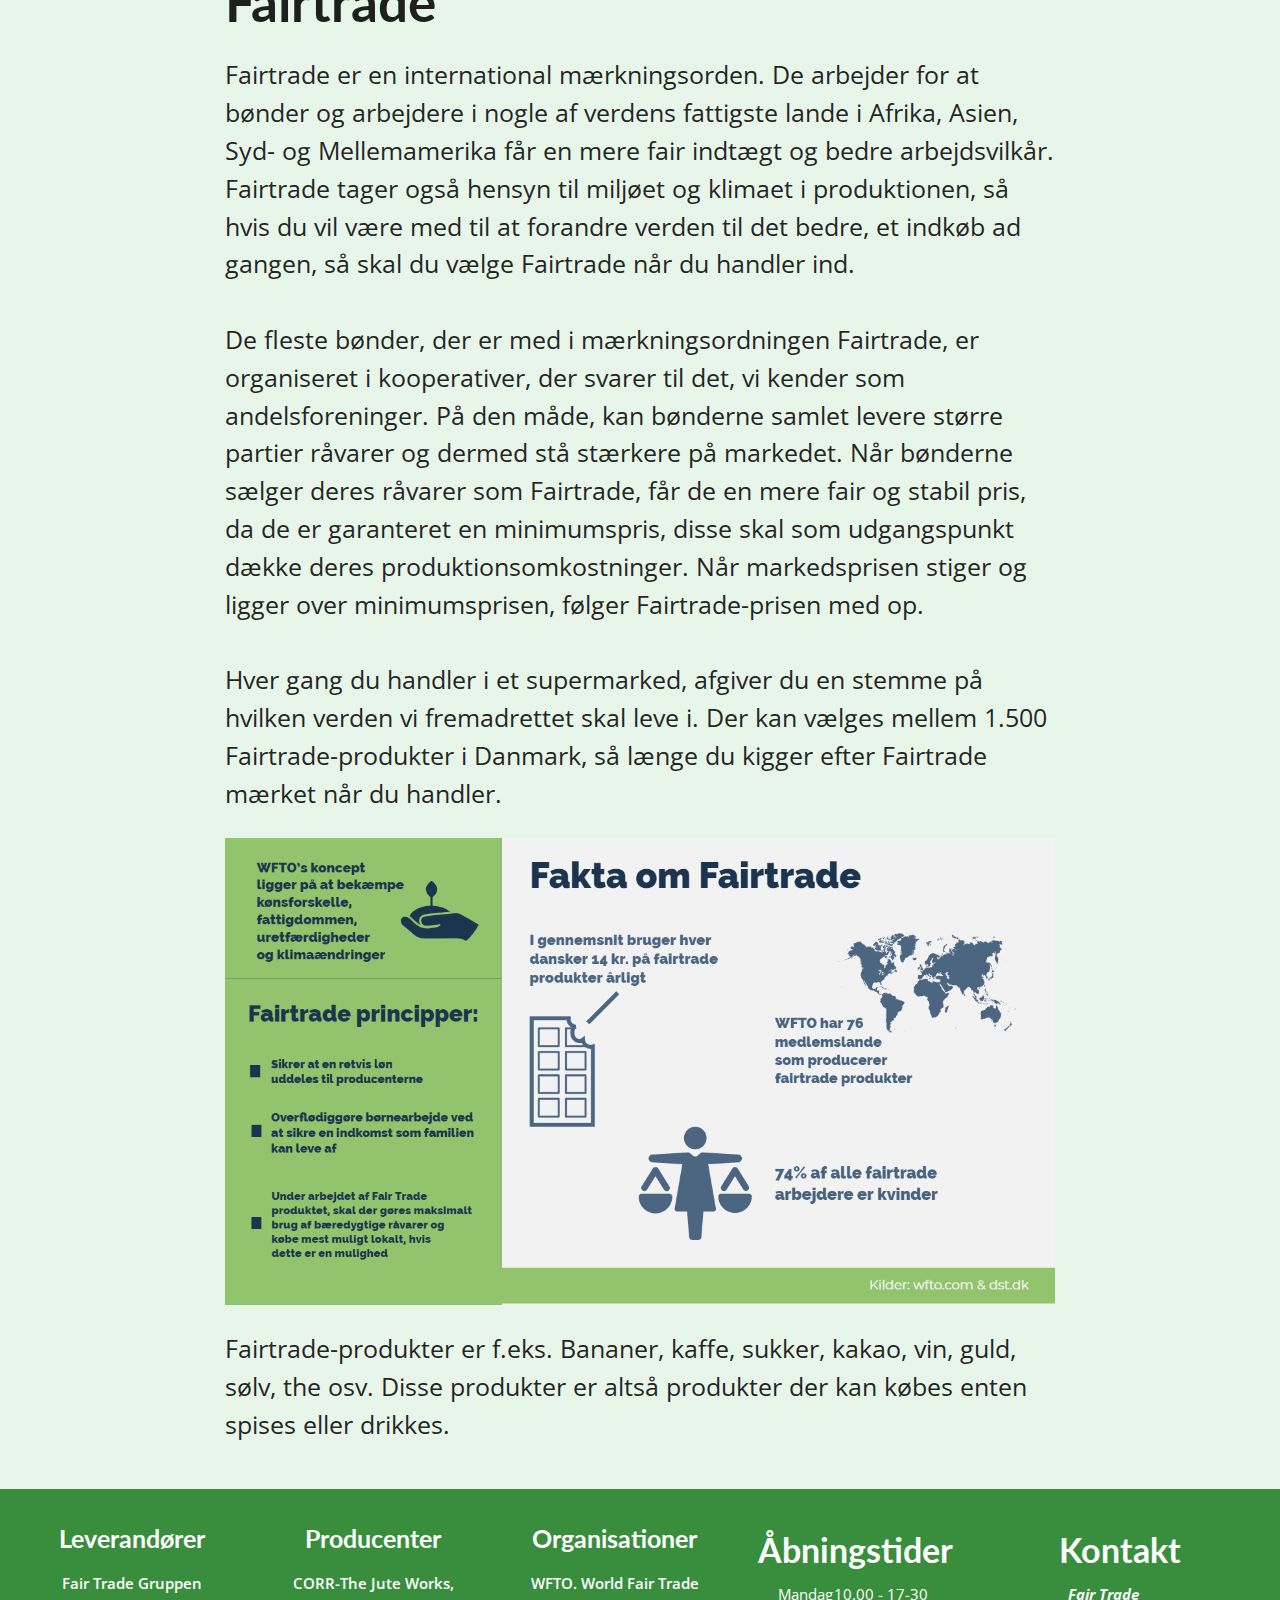
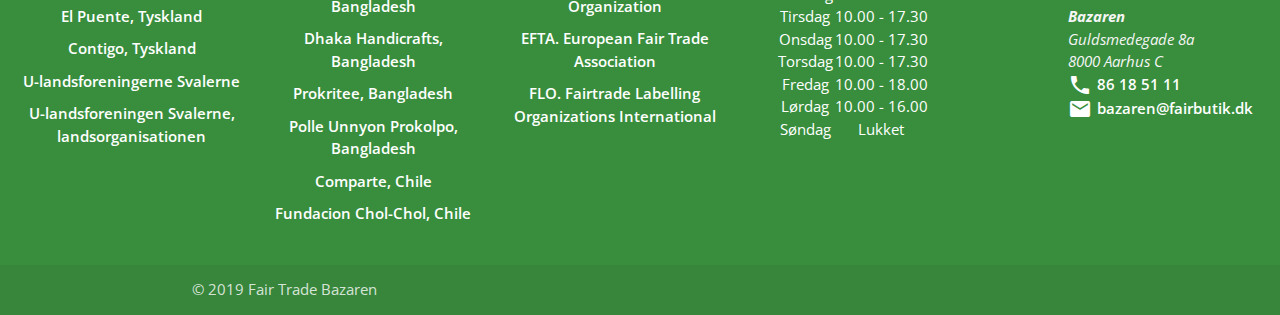
==== commit d1f8a475: "Validation of HTML (Fair-forskelle)" ====
--- a/fair-forskelle.html
+++ b/fair-forskelle.html
@@ -25,25 +25,26 @@
     <link href="https://fonts.googleapis.com/icon?family=Material+Icons" rel="stylesheet">
     <link rel="stylesheet" href="css/MainStyle.css">
 </head>
-<header class="row navbar-fixed">
-    <nav class="green darken-3">
-        <div class="nav-wrapper">
-            <div class="col s12">
-                <a href="#" data-target="mobile-nav" class="sidenav-trigger"><i class="material-icons">menu</i></a>
-                <a href="index.html" class="brand-logo"><img class="responsive-img" src="images/logofairtrade.PNG">
-                    <span class="hide-on-med-and-down">Fair Trade Bazaren</span></a>
-                <ul id="nav-mobile" class="right hide-on-med-and-down menu">
-                    <li><a href="produkter.html">Produkter</a></li>
-                    <li><a href="fair-forskelle.html">Fair trade</a></li>
-                    <li><a href="om-os.html">Om os</a></li>
-                    <li><a href="kontakt.html">Kontakt</a></li>
-                </ul>
-            </div>
-        </div>
-    </nav>
-</header>
 
 <body class="green lighten-5">
+    <header class="row navbar-fixed">
+        <nav class="green darken-3">
+            <div class="nav-wrapper">
+                <div class="col s12">
+                    <a href="#" data-target="mobile-nav" class="sidenav-trigger"><i class="material-icons">menu</i></a>
+                    <a href="index.html" class="brand-logo"><img class="responsive-img" src="images/logofairtrade.PNG"
+                            alt="Fair trade bazaren logo" title="Fair Trade Bazaren">
+                        <span class="hide-on-med-and-down">Fair Trade Bazaren</span></a>
+                    <ul id="nav-mobile" class="right hide-on-med-and-down menu">
+                        <li><a href="produkter.html">Produkter</a></li>
+                        <li><a href="fair-forskelle.html">Fair trade</a></li>
+                        <li><a href="om-os.html">Om os</a></li>
+                        <li><a href="kontakt.html">Kontakt</a></li>
+                    </ul>
+                </div>
+            </div>
+        </nav>
+    </header>
     <ul class="sidenav menu" id="mobile-nav">
         <li><a href="produkter.html">Produkter</a></li>
         <li><a href="fair-forskelle.html">Fair trade</a></li>
@@ -238,16 +239,16 @@
                 <h4 class="white-text center-align">Kontakt</h4>
                 <div class="col l7 offset-l3 m8 offset-m2 s12">
                     <div class="col s12">
-                        <adress class="grey-text text-lighten-4">
+                        <address class="grey-text text-lighten-4">
                             <span class="bold">Fair Trade Bazaren</span> <br>
                             Guldsmedegade 8a <br>
                             8000 Aarhus C <br>
-                        </adress>
+                        </address>
                     </div>
                     <div class="col s12">
                         <div class="valign-wrapper">
                             <i class="material-icons mr-5">local_phone</i>
-                            <a class="footer-links tooltipped" href="tel:86 18 51 11" data-position="top"
+                            <a class="footer-links tooltipped" href="tel:86185111" data-position="top"
                                 data-tooltip="Du er velkommen til at ringe til os"
                                 aria-label="Du er velkommen til at ringe til os">86 18 51 11</a>
                         </div>
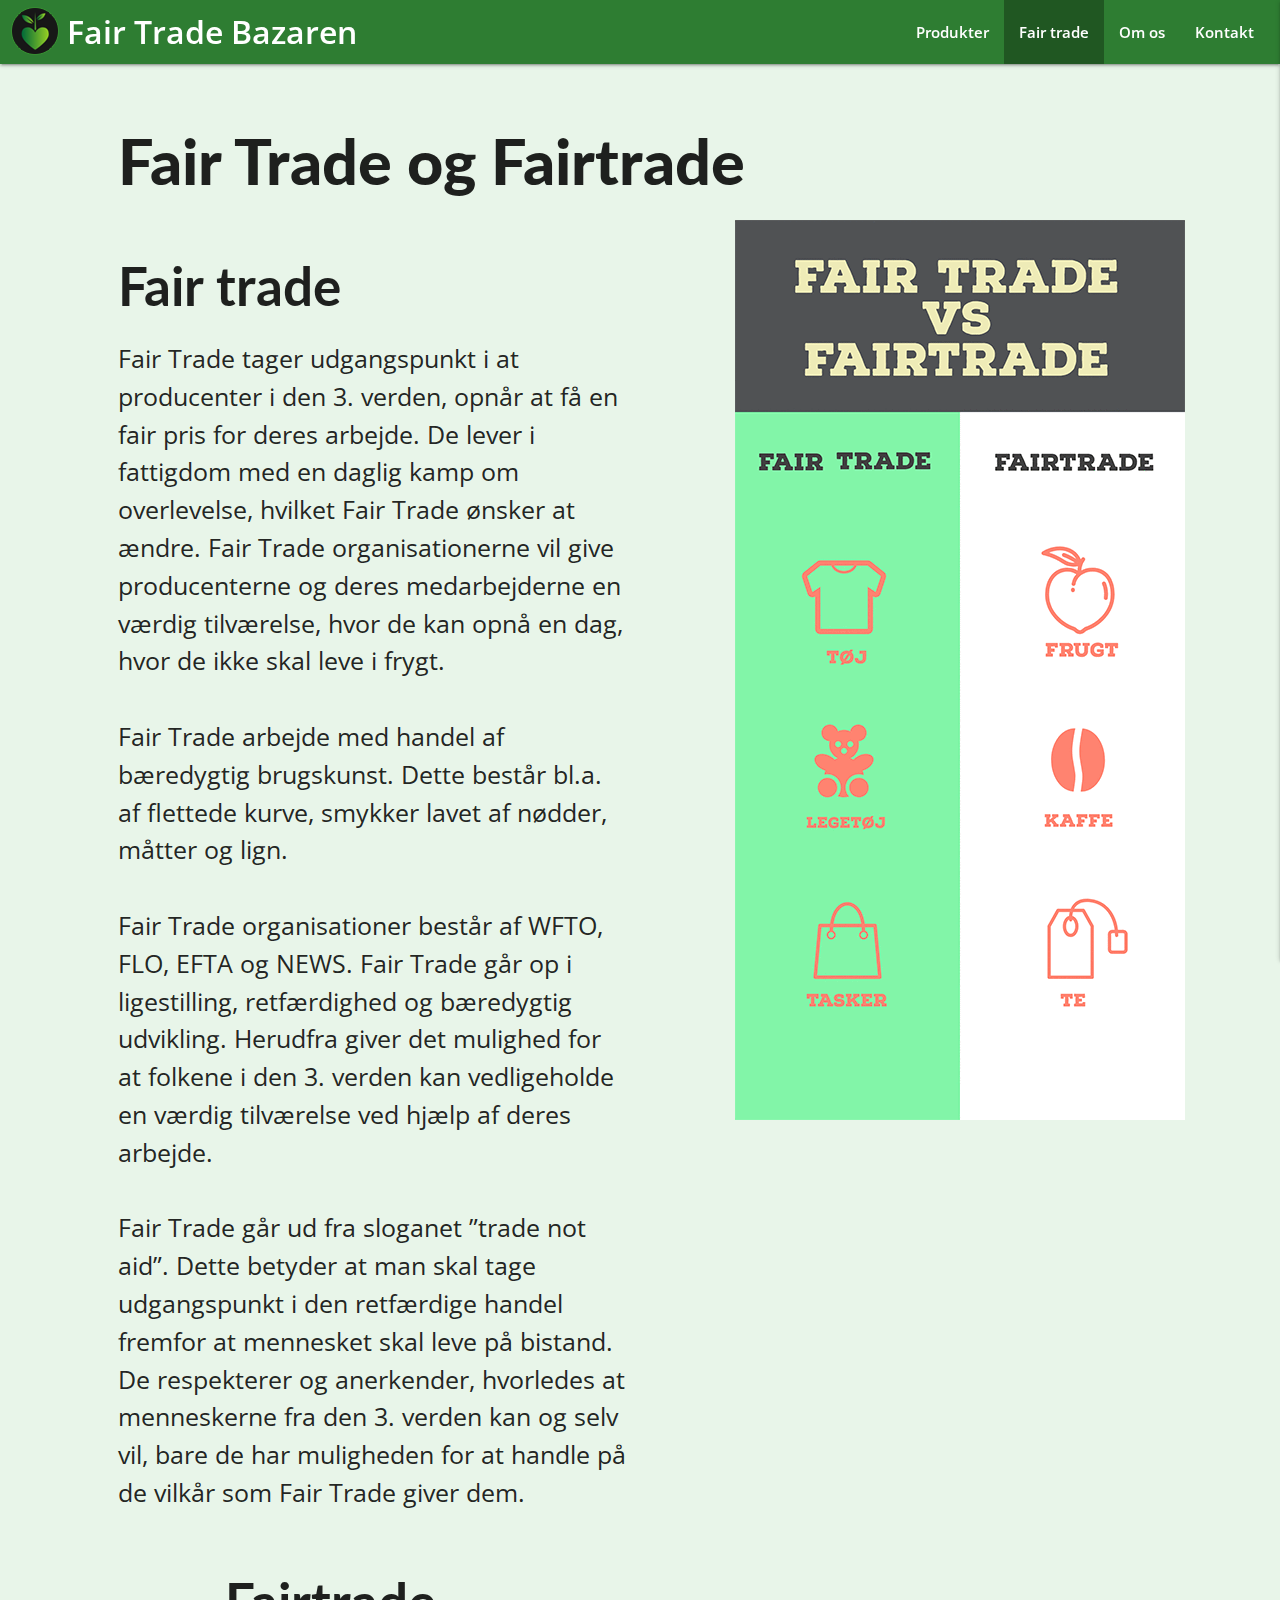
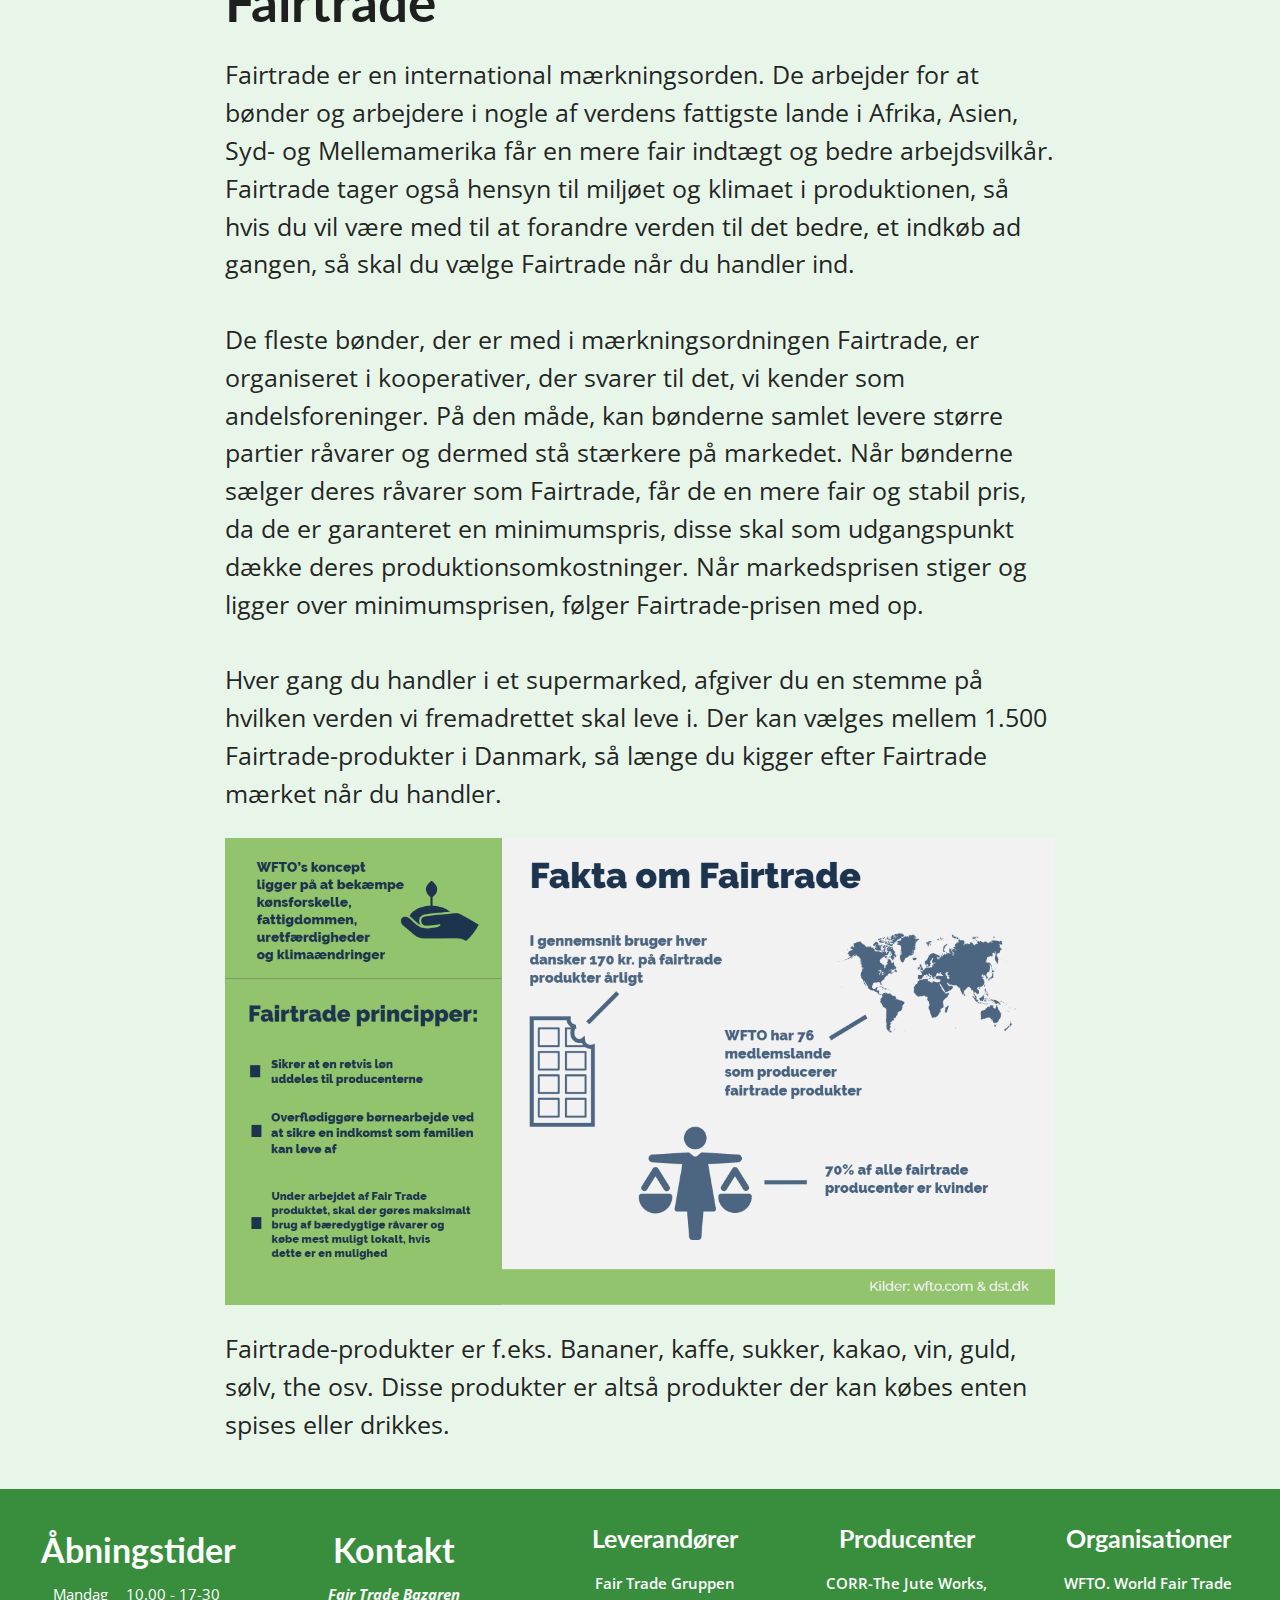
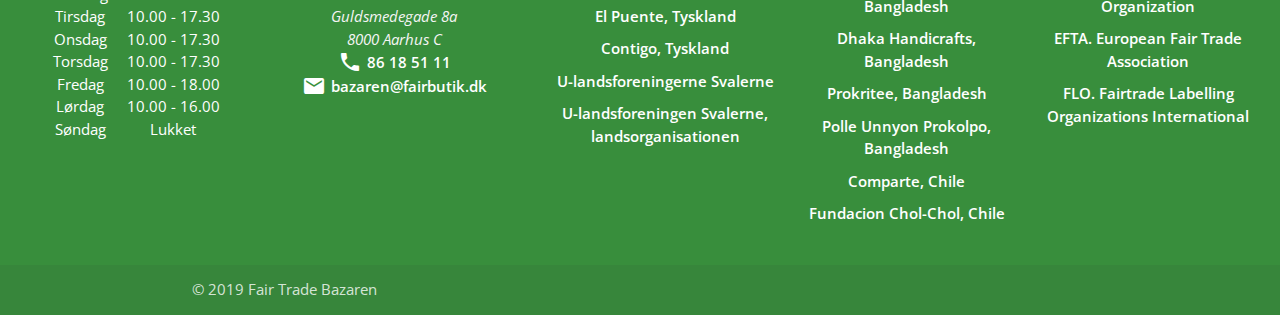
==== commit cf689978: "Footer updated on all pages to fit new responsive layout" ====
--- a/fair-forskelle.html
+++ b/fair-forskelle.html
@@ -109,8 +109,68 @@
 
     <footer class="page-footer green darken-2">
         <div class="row">
-            <div class="col xl7 l7 m6 offset-m3 s12">
-                <div class="col xl4">
+            <div class="col xl5 l6 m12 s12">
+                <div class="col l6 m4 offset-m1 s8 offset-s2">
+                    <h4 class="white-text center-align">Åbningstider</h4>
+                    <table class="footer__open-times table-responsive highlight center-align">
+                        <tr>
+                            <td>Mandag</td>
+                            <td>10.00 - 17-30</td>
+                        </tr>
+                        <tr>
+                            <td>Tirsdag</td>
+                            <td>10.00 - 17.30</td>
+                        </tr>
+                        <tr>
+                            <td>Onsdag</td>
+                            <td>10.00 - 17.30</td>
+                        </tr>
+                        <tr>
+                            <td>Torsdag</td>
+                            <td>10.00 - 17.30</td>
+                        </tr>
+                        <tr>
+                            <td>Fredag</td>
+                            <td>10.00 - 18.00</td>
+                        </tr>
+                        <tr>
+                            <td>Lørdag</td>
+                            <td>10.00 - 16.00</td>
+                        </tr>
+                        <tr>
+                            <td>Søndag</td>
+                            <td>Lukket</td>
+                        </tr>
+                    </table>
+                </div>
+                <div class="col l6 m4 offset-m2 s8 offset-s2 center-align">
+                    <h4 class="white-text">Kontakt</h4>
+                    <div class="col s12">
+                        <div class="col s12 ">
+                            <address class="grey-text text-lighten-4">
+                                <span class="bold">Fair Trade Bazaren</span> <br>
+                                Guldsmedegade 8a <br>
+                                8000 Aarhus C <br>
+                            </address>
+                        </div>
+                        <div class="col s12">
+
+                            <a class="footer-links tooltipped valign-wrapper" href="tel:86185111" data-position="top"
+                                data-tooltip="Du er velkommen til at ringe til os"
+                                aria-label="Du er velkommen til at ringe til os"><i
+                                    class="material-icons mr-5">local_phone</i>86 18 51 11</a>
+                        </div>
+                        <div class="col s12">
+                            <a class="footer-links tooltipped valign-wrapper" href="mailto:bazaren@fairbutik.dk"
+                                data-position="top" data-tooltip="Du er velkommen til at skrive til os"
+                                aria-label="Du er velkommen til at skrive til os">
+                                <i class="material-icons mr-5">email</i>bazaren@fairbutik.dk</a>
+                        </div>
+                    </div>
+                </div>
+            </div>
+            <div class="col xl7 m12 l6 s12">
+                <div class="col xl4 m6 s12">
                     <h5 class="white-text center-align">Leverandører</h5>
                     <ul class="footer-links-container">
                         <li class="center-align">
@@ -142,10 +202,9 @@
                                 data-position="top" data-tooltip="Landsorganisationen" target="_blank"
                                 aria-label="Landsorganisationen">U-landsforeningen Svalerne, landsorganisationen</a>
                         </li>
-
-                    </ul>
-                </div>
-                <div class="col xl4">
+                    </ul>
+                </div>
+                <div class="col xl4 m6 s12">
                     <h5 class="white-text center-align">Producenter</h5>
                     <ul class="footer-links-container">
                         <li class="center-align"><a class="footer-links tooltipped" href="http://www.cjwbd.com/"
@@ -177,7 +236,7 @@
                                 aria-label="En producent fra Chile">Fundacion Chol-Chol, Chile</a></li>
                     </ul>
                 </div>
-                <div class="col xl4">
+                <div class="col xl4 m12 s12">
                     <h5 class="white-text center-align">Organisationer</h5>
                     <ul class="footer-links-container">
                         <li class="center-align"><a class="footer-links tooltipped" href="http://www.wfto.com/"
@@ -199,69 +258,6 @@
                                 Labelling Organizations International</a></li>
 
                     </ul>
-                </div>
-
-            </div>
-            <div class="col xl2 l2 m6 offset-m3 s12">
-                <h4 class="white-text center-align">Åbningstider</h4>
-                <table class="footer__open-times table-responsive highlight center-align">
-                    <tr>
-                        <td>Mandag</td>
-                        <td>10.00 - 17-30</td>
-                    </tr>
-                    <tr>
-                        <td>Tirsdag</td>
-                        <td>10.00 - 17.30</td>
-                    </tr>
-                    <tr>
-                        <td>Onsdag</td>
-                        <td>10.00 - 17.30</td>
-                    </tr>
-                    <tr>
-                        <td>Torsdag</td>
-                        <td>10.00 - 17.30</td>
-                    </tr>
-                    <tr>
-                        <td>Fredag</td>
-                        <td>10.00 - 18.00</td>
-                    </tr>
-                    <tr>
-                        <td>Lørdag</td>
-                        <td>10.00 - 16.00</td>
-                    </tr>
-                    <tr>
-                        <td>Søndag</td>
-                        <td>Lukket</td>
-                    </tr>
-                </table>
-            </div>
-            <div class="col xl3 l3 m6 offset-m3 s12">
-                <h4 class="white-text center-align">Kontakt</h4>
-                <div class="col l7 offset-l3 m8 offset-m2 s12">
-                    <div class="col s12">
-                        <address class="grey-text text-lighten-4">
-                            <span class="bold">Fair Trade Bazaren</span> <br>
-                            Guldsmedegade 8a <br>
-                            8000 Aarhus C <br>
-                        </address>
-                    </div>
-                    <div class="col s12">
-                        <div class="valign-wrapper">
-                            <i class="material-icons mr-5">local_phone</i>
-                            <a class="footer-links tooltipped" href="tel:86185111" data-position="top"
-                                data-tooltip="Du er velkommen til at ringe til os"
-                                aria-label="Du er velkommen til at ringe til os">86 18 51 11</a>
-                        </div>
-                    </div>
-                    <div class="col s12">
-                        <div class="valign-wrapper">
-                            <i class="material-icons mr-5">email</i>
-                            <a class="footer-links tooltipped" href="mailto:bazaren@fairbutik.dk" data-position="top"
-                                data-tooltip="Du er velkommen til at skrive til os"
-                                aria-label="Du er velkommen til at skrive til os">
-                                bazaren@fairbutik.dk</a>
-                        </div>
-                    </div>
                 </div>
             </div>
         </div>
--- a/css/MainStyle.css
+++ b/css/MainStyle.css
@@ -1,13 +1,4 @@
 @import url('https://fonts.googleapis.com/css?family=Lato:700,900|Open+Sans:400,600&display=swap');
-
-/* .slider .slides li .caption {
-    border-radius: 10px;
-    background-color: rgba(69, 69, 69, 0.7);
-    padding: 2px 15px;
-    text-shadow: 2px 2px #000;
-    pointer-events: none;
-    width:auto;
-} */
 
 /* #region Global CSS */
 h1 {
@@ -138,6 +129,17 @@
     margin-left: auto;
 }
 
+.newsletter__tablet-down__month-header__container{
+    color:#fff;
+    background-color:rgba(0, 0, 0, 0.5);
+    padding:5px 10px;
+    text-align: center;
+    text-shadow:1px 1px #000;
+    box-sizing: border-box;
+    border:2px inset #7d7d7d;
+    border-radius:20px;
+}
+
 /* #endregion Landing Page CSS */
 
 /* #region Products */
@@ -323,5 +325,36 @@
 nav ul li.active {
     background-color: rgba(0, 0, 0, 0.3);
 }
-
-/* #endregion Materialize CSS Overrides  */+.valign-wrapper{
+    justify-content: center;
+}
+
+/* #endregion Materialize CSS Overrides  */
+
+@media only screen and (max-width:992px){
+
+}
+
+
+@media only screen and (max-width: 600px) {
+    .caption > h1{
+        font-size:3rem;
+    }
+
+    .caption > h2{
+        font-size:1.9rem;
+    }
+
+    .caption > h3{
+        font-size:1.8rem;
+    }
+
+    .caption > h5{
+        font-size:1.5rem;
+    }
+
+    .slider .indicators .indicator-item{
+        height: 16px;
+        width: 16px;
+    }
+}
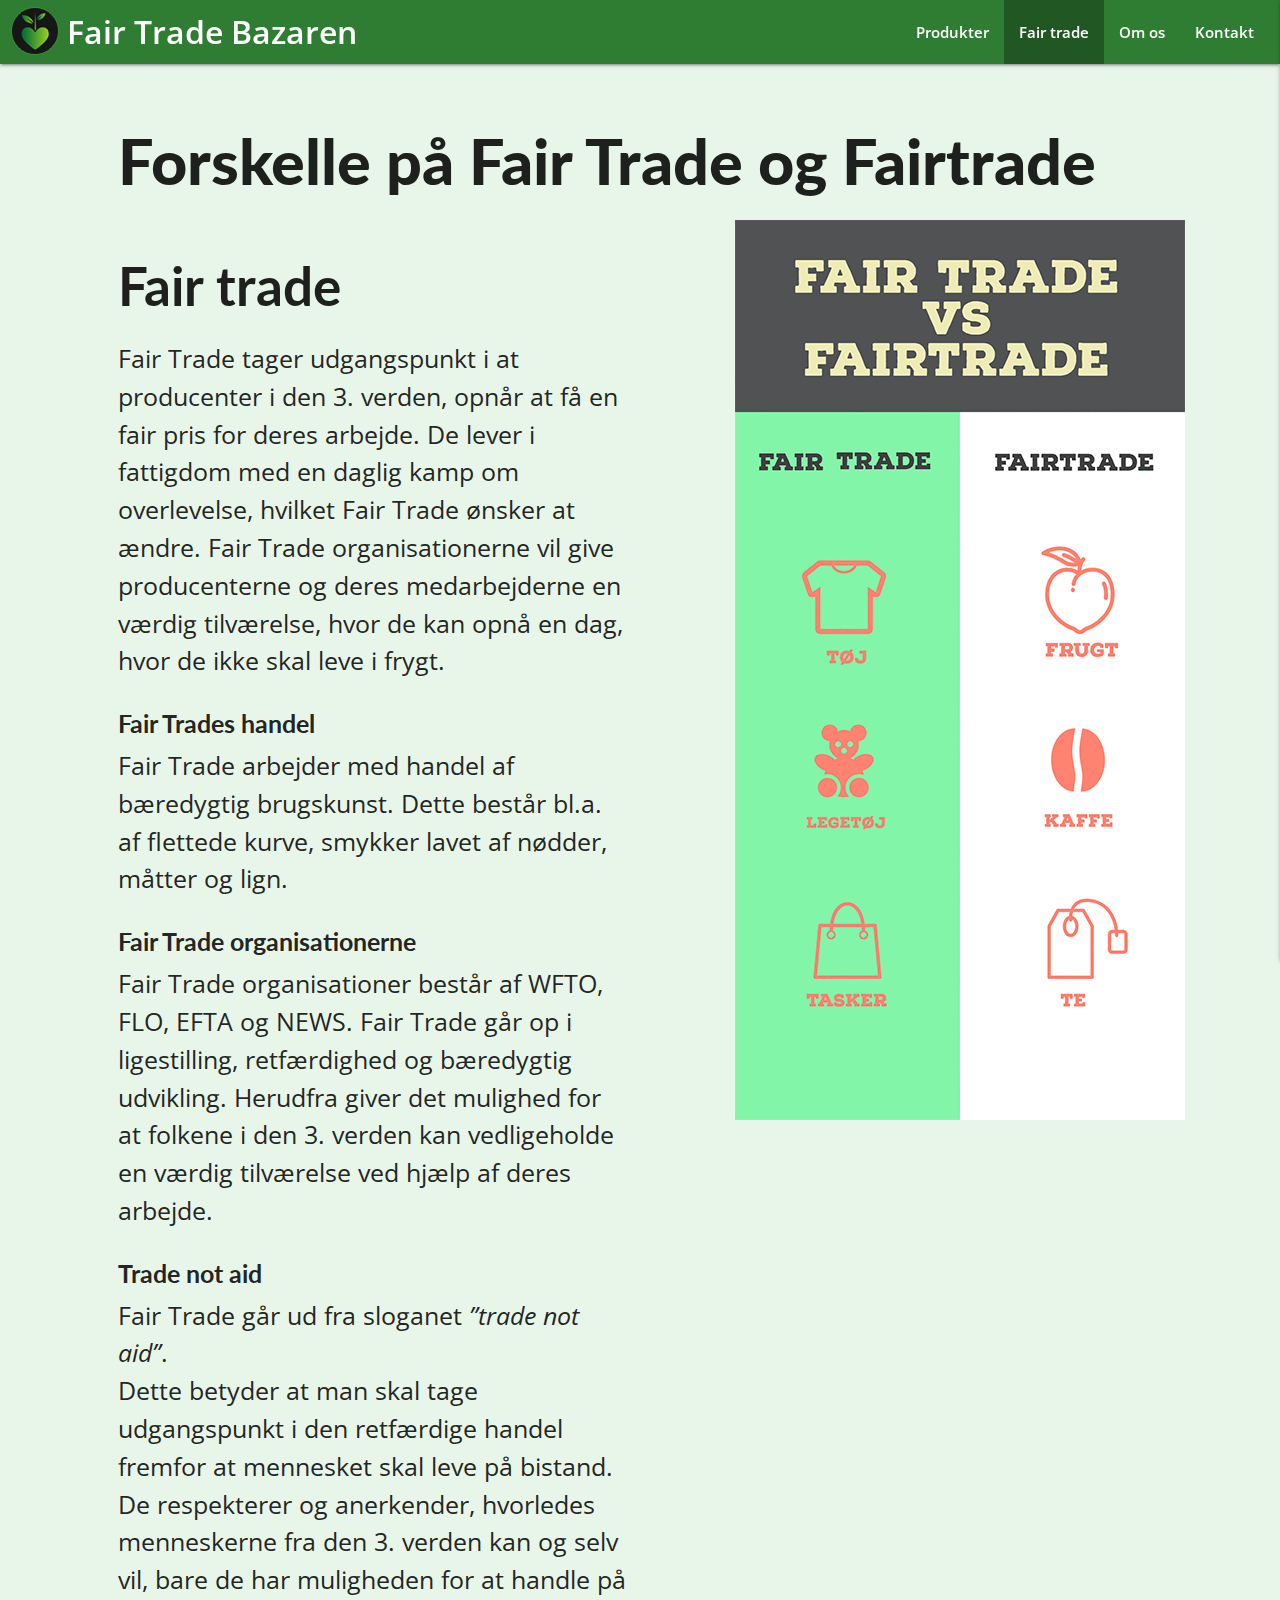
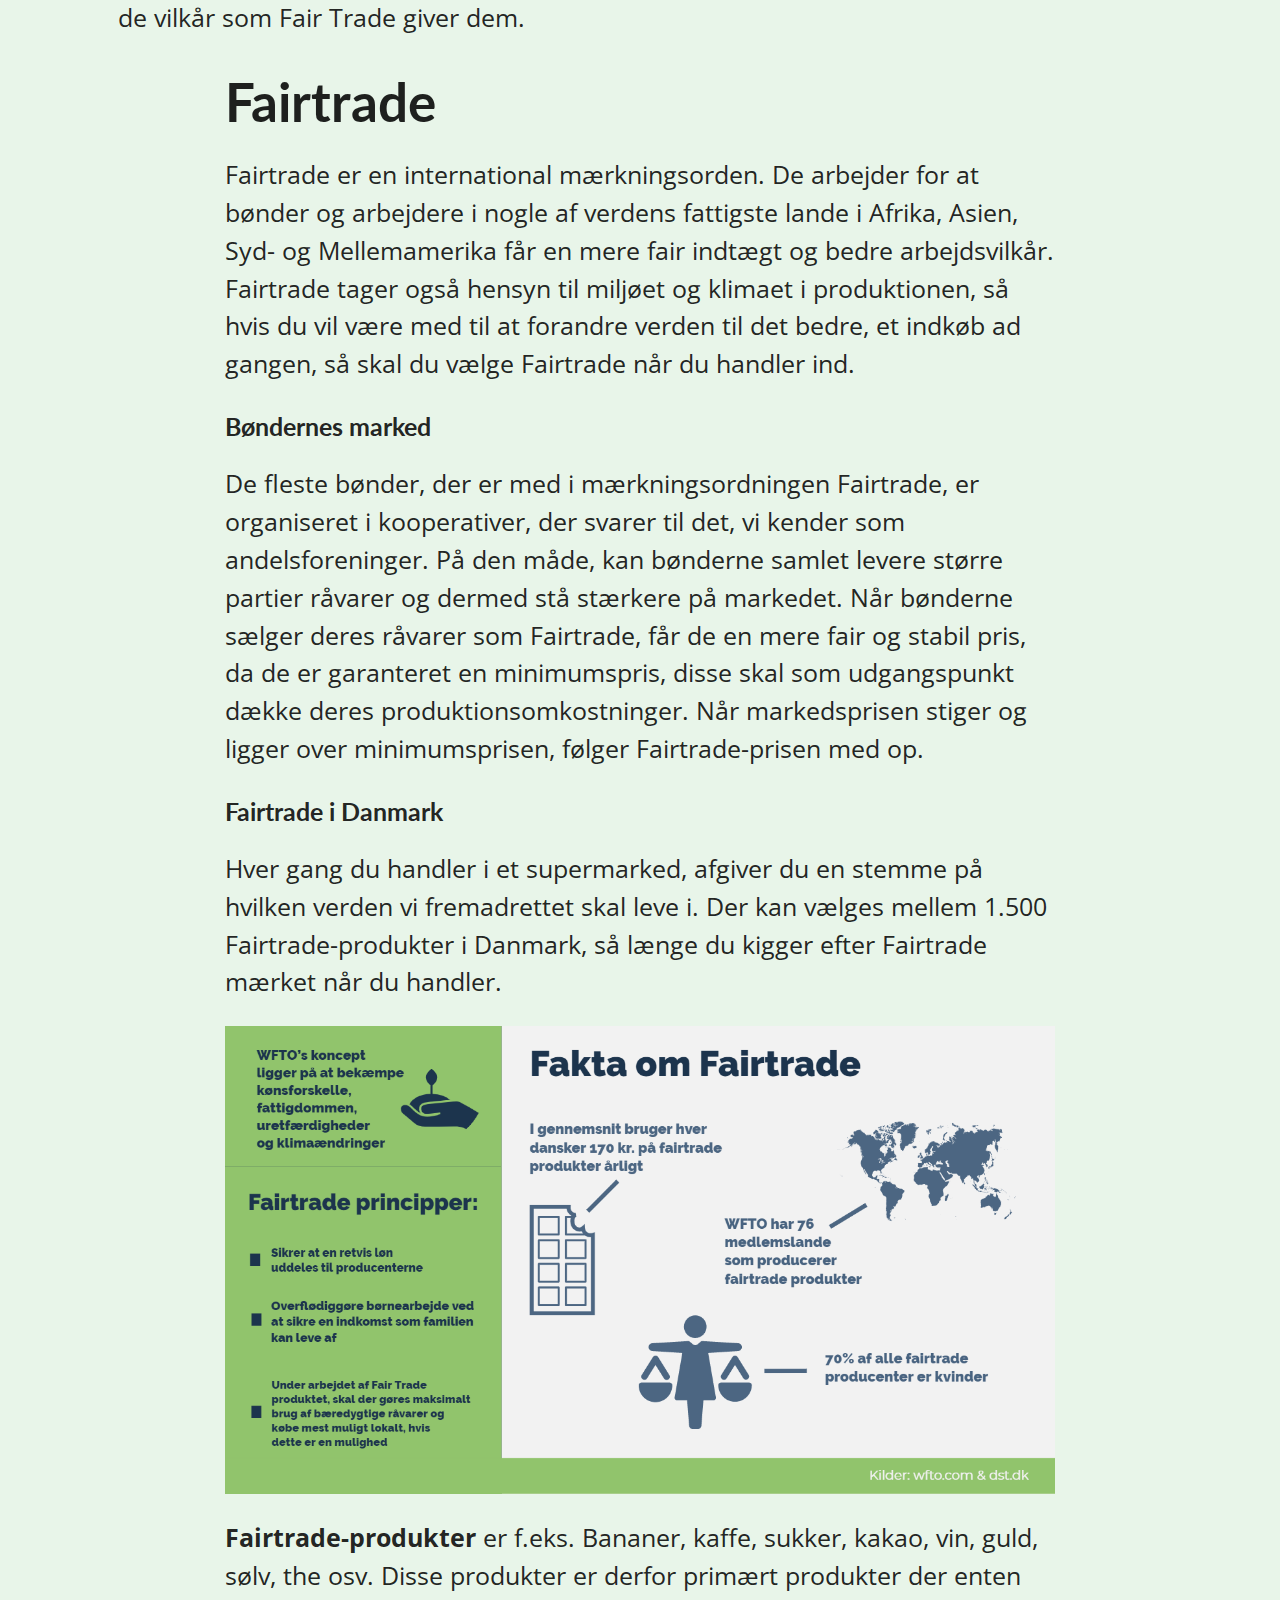
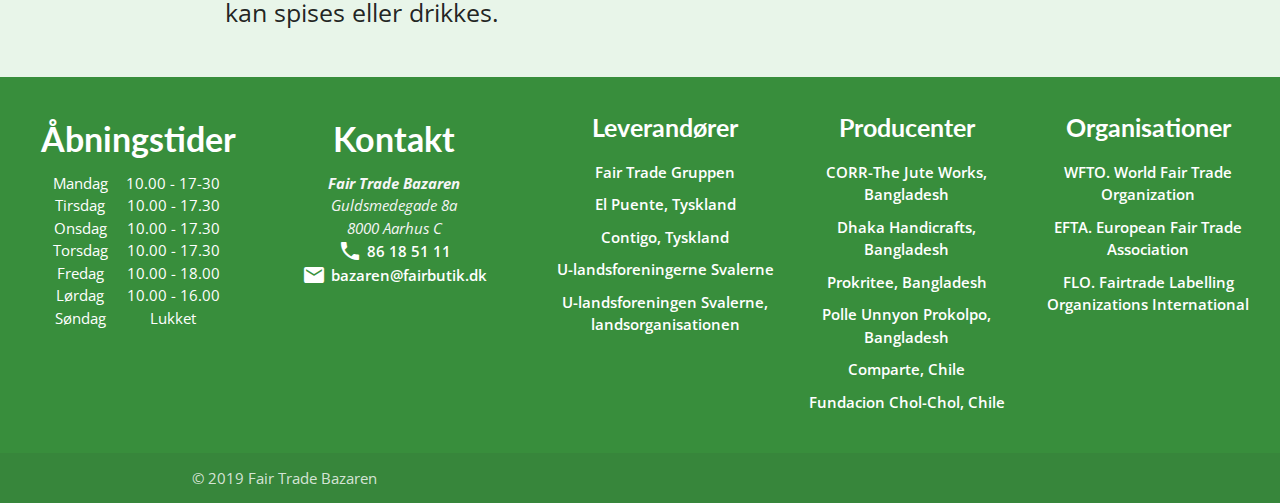
==== commit 3005b534: "Styling fixes on products Readability and SEO changes to "Om os" and "Fair forskelle"" ====
--- a/fair-forskelle.html
+++ b/fair-forskelle.html
@@ -6,11 +6,20 @@
     <meta name="viewport" content="width=device-width, initial-scale=1.0">
     <meta http-equiv="X-UA-Compatible" content="ie=edge">
     <title>Fair forskelle - Fair Trade Bazaren</title>
-    <meta name="description" content="???">
-
+    <meta name="description" content="Fair Trade tager udgangspunkt i at producenter i den 3. verden, opnår at få en fair pris for deres
+    arbejde. De lever i fattigdom med en daglig kamp om overlevelse, hvilket Fair Trade ønsker at ændre.">
     <!-- Prevent robots from indexing this page, just in case they end up here from another link
         (read: https://support.google.com/webmasters/answer/6062608?hl=en) -->
     <meta name="robots" content="noindex, nofollow">
+    <!-- Recommended OpenGraph meta tags -->
+    <meta property="og:title" content="Hvad er forskellen mellem af Fair Trade og Fairtrade?">
+    <meta property="og:url" content="https://mdu.webxcellent.dk/eksamens-projekt-2-v2/fair-forskelle.html">
+    <meta property="og:type" content="website">
+    <meta property="og:description"
+        content="Hver gang du handler i et supermarked, afgiver du en stemme på hvilken verden vi fremadrettet skal leve i.">
+    <!-- OpenGraph images are usually 1200px by 627px (1.19/1 ratio) but less than 5mb -->
+    <meta property="og:image" content="images/fair-forskelle/fakta-om-fairtrade.png">
+    <meta property="og:image:alt" content="Fakta om Fairtrade">
     <link rel="apple-touch-icon" sizes="60x60" href="apple-touch-icon.png">
     <link rel="icon" type="image/png" sizes="32x32" href="favicon-32x32.png">
     <link rel="icon" type="image/png" sizes="16x16" href="favicon-16x16.png">
@@ -23,7 +32,11 @@
     <link rel="stylesheet" href="https://cdnjs.cloudflare.com/ajax/libs/materialize/1.0.0/css/materialize.min.css">
     <!-- Get icons -->
     <link href="https://fonts.googleapis.com/icon?family=Material+Icons" rel="stylesheet">
-    <link rel="stylesheet" href="css/MainStyle.css">
+    <link rel="stylesheet" href="css/MainStyle.min.css">
+    <!-- <link rel="stylesheet" href="css/MainStyle.css"> -->
+    <style>
+
+    </style>
 </head>
 
 <body class="green lighten-5">
@@ -45,73 +58,116 @@
             </div>
         </nav>
     </header>
-    <ul class="sidenav menu" id="mobile-nav">
-        <li><a href="produkter.html">Produkter</a></li>
-        <li><a href="fair-forskelle.html">Fair trade</a></li>
-        <li><a href="om-os.html">Historie</a></li>
-        <li><a href="kontakt.html">Kontakt</a></li>
-    </ul>
+    <ul class="sidenav menu green dark-3" id="mobile-nav">
+            <li><a href="index.html">Forside</a></li>
+            <li><a href="produkter.html">Produkter</a></li>
+            <li><a href="fair-forskelle.html">Fair trade</a></li>
+            <li><a href="om-os.html">Om os</a></li>
+            <li><a href="kontakt.html">Kontakt</a></li>
+            <li class="divider" tabindex="-1"></li>
+            <li><a href="#footerOpenTimesAnchor">Åbningstider</a></li>
+            <li><a href="index.html#newsletterMobileOnlyAnchor">Tilmeld nyhedsbrev</a></li>
+        </ul>
     <main class="row">
-        <div class="col l11 offset-l1 s12">
-            <h1>Fair Trade og Fairtrade</h1>
-        </div>
-        <div class="col l5 offset-l1">
-            <h2>Fair trade</h2>
-            <p class="flow-text">
-                Fair Trade tager udgangspunkt i at producenter i den 3. verden, opnår at få en fair pris for deres
-                arbejde. De lever i fattigdom med en daglig kamp om overlevelse, hvilket Fair Trade ønsker at ændre.
-                Fair Trade organisationerne vil give producenterne og deres medarbejderne en værdig tilværelse, hvor de
-                kan opnå en dag, hvor de ikke skal leve i frygt. <br> <br>
-                Fair Trade arbejde med handel af bæredygtig brugskunst. Dette består bl.a. af flettede kurve, smykker
-                lavet af nødder, måtter og lign. <br> <br>
-                Fair Trade organisationer består af WFTO, FLO, EFTA og NEWS. Fair Trade går op i ligestilling,
-                retfærdighed og bæredygtig udvikling. Herudfra giver det mulighed for at folkene i den 3. verden kan
-                vedligeholde en værdig tilværelse ved hjælp af deres arbejde. <br> <br>
-                Fair Trade går ud fra sloganet ”trade not aid”. Dette betyder at man skal tage udgangspunkt i den
-                retfærdige handel fremfor at mennesket skal leve på bistand. De respekterer og anerkender, hvorledes at
-                menneskerne fra den 3. verden kan og selv vil, bare de har muligheden for at handle på de vilkår som
-                Fair Trade giver dem.
-
-            </p>
-        </div>
-        <div class="col l6 s12">
-            <img src="images/fair-forskelle/fair-trade-vs-fairtrade-450x900.gif" alt=""
-                class="m-a d-flex responsive-img">
-        </div>
-        <div class="col l8 offset-l2 s12">
-            <h2>Fairtrade</h2>
-            <p class="flow-text">
-                Fairtrade er en international mærkningsorden. De arbejder for at bønder og arbejdere i nogle af verdens
-                fattigste lande i Afrika, Asien, Syd- og Mellemamerika får en mere fair indtægt og bedre arbejdsvilkår.
-                Fairtrade tager også hensyn til miljøet og klimaet i produktionen, så hvis du vil være med til at
-                forandre verden til det bedre, et indkøb ad gangen, så skal du vælge Fairtrade når du handler ind.
-                <br><br>
-                De fleste bønder, der er med i mærkningsordningen Fairtrade, er organiseret i kooperativer, der svarer
-                til det, vi kender som andelsforeninger. På den måde, kan bønderne samlet levere større partier råvarer
-                og dermed stå stærkere på markedet.
-                Når bønderne sælger deres råvarer som Fairtrade, får de en mere fair og stabil pris, da de er garanteret
-                en minimumspris, disse skal som udgangspunkt dække deres produktionsomkostninger. Når markedsprisen
-                stiger og ligger over minimumsprisen, følger Fairtrade-prisen med op.
-                <br><br>
-                Hver gang du handler i et supermarked, afgiver du en stemme på hvilken verden vi fremadrettet skal leve
-                i. Der kan vælges mellem 1.500 Fairtrade-produkter i Danmark, så længe du kigger efter Fairtrade mærket
-                når du handler.
-            </p>
-            <img src="images/fair-forskelle/fakta-om.fairtrade.png" alt="" class="m-a d-flex responsive-img my-15">
-            <p class="flow-text">
-                Fairtrade-produkter er f.eks. Bananer, kaffe, sukker, kakao, vin, guld, sølv, the osv. Disse produkter
-                er
-                altså produkter der kan købes enten spises eller drikkes.
-            </p>
-
-        </div>
+        <section>
+            <article>
+                <div class="col l11 offset-l1 s12">
+                    <h1>Forskelle på Fair Trade og Fairtrade</h1>
+                </div>
+                <div class="col l5 offset-l1 s12">
+                    <h2>Fair trade</h2>
+                    <p class="flow-text">
+                        Fair Trade tager udgangspunkt i at producenter i den 3. verden, opnår at få en fair pris for
+                        deres
+                        arbejde. De lever i fattigdom med en daglig kamp om overlevelse, hvilket Fair Trade ønsker at
+                        ændre.
+                        Fair Trade organisationerne vil give producenterne og deres medarbejderne en værdig tilværelse,
+                        hvor
+                        de
+                        kan opnå en dag, hvor de ikke skal leve i frygt.
+                    </p>
+                    <h5 class="mt-30">Fair Trades handel</h5>
+                    <p class="flow-text m-0">
+                        Fair Trade arbejder med handel af bæredygtig brugskunst. Dette består bl.a. af flettede kurve,
+                        smykker
+                        lavet af nødder, måtter og lign.
+                    </p>
+                    <h5 class="mt-30">Fair Trade organisationerne</h5>
+                    <p class="flow-text m-0">
+                        Fair Trade organisationer består af WFTO, FLO, EFTA og NEWS. Fair Trade går op i ligestilling,
+                        retfærdighed og bæredygtig udvikling. Herudfra giver det mulighed for at folkene i den 3. verden
+                        kan
+                        vedligeholde en værdig tilværelse ved hjælp af deres arbejde.
+                        <h5 class="mt-30">Trade not aid</h5>
+                        <p class="flow-text m-0">
+                            Fair Trade går ud fra sloganet <span class="italic">”trade not aid”</span>. <br> Dette
+                            betyder at man skal tage udgangspunkt
+                            i
+                            den
+                            retfærdige handel fremfor at mennesket skal leve på bistand. <br>
+                            De respekterer og
+                            anerkender,
+                            hvorledes
+                            menneskerne fra den 3. verden kan og selv vil, bare de har muligheden for at handle på de
+                            vilkår
+                            som
+                            Fair Trade giver dem.
+                        </p>
+                </div>
+                <div class="col l6 s12 mt-30-tablet-down">
+                    <img src="images/fair-forskelle/fair-trade-vs-fairtrade-450x900.gif" alt=""
+                        class="m-a d-flex responsive-img">
+                </div>
+                <div class="col l8 offset-l2 s12">
+                    <h2>Fairtrade</h2>
+                    <p class="flow-text">
+                        Fairtrade er en international mærkningsorden. De arbejder for at bønder og arbejdere i nogle af
+                        verdens
+                        fattigste lande i Afrika, Asien, Syd- og Mellemamerika får en mere fair indtægt og bedre
+                        arbejdsvilkår.
+                        Fairtrade tager også hensyn til miljøet og klimaet i produktionen, så hvis du vil være med til
+                        at
+                        forandre verden til det bedre, et indkøb ad gangen, så skal du vælge Fairtrade når du handler
+                        ind.
+                    </p>
+                    <h5 class="mt-30">Bøndernes marked</h5>
+                    <p class="flow-text m 0">
+                        De fleste bønder, der er med i mærkningsordningen Fairtrade, er organiseret i kooperativer, der
+                        svarer
+                        til det, vi kender som andelsforeninger. På den måde, kan bønderne samlet levere større partier
+                        råvarer
+                        og dermed stå stærkere på markedet.
+                        Når bønderne sælger deres råvarer som Fairtrade, får de en mere fair og stabil pris, da de er
+                        garanteret
+                        en minimumspris, disse skal som udgangspunkt dække deres produktionsomkostninger. Når
+                        markedsprisen
+                        stiger og ligger over minimumsprisen, følger Fairtrade-prisen med op.
+                    </p>
+                    <h5 class="mt-30">Fairtrade i Danmark</h5>
+                    <p class="flow-text">
+                        Hver gang du handler i et supermarked, afgiver du en stemme på hvilken verden vi fremadrettet
+                        skal
+                        leve
+                        i. Der kan vælges mellem 1.500 Fairtrade-produkter i Danmark, så længe du kigger efter Fairtrade
+                        mærket
+                        når du handler.
+                    </p>
+                    <img src="images/fair-forskelle/fakta-om-fairtrade.png" alt=""
+                        class="m-a d-flex responsive-img my-15">
+                    <p class="flow-text">
+                        <span class="bold">Fairtrade-produkter</span> er f.eks. Bananer, kaffe, sukker, kakao, vin,
+                        guld, sølv, the osv. Disse produkter er derfor primært produkter der enten kan spises eller drikkes.
+                    </p>
+                </div>
+            </article>
+        </section>
     </main>
 
     <footer class="page-footer green darken-2">
         <div class="row">
             <div class="col xl5 l6 m12 s12">
                 <div class="col l6 m4 offset-m1 s8 offset-s2">
-                    <h4 class="white-text center-align">Åbningstider</h4>
+                        <h4 id="footerOpenTimesAnchor" class="white-text center-align">Åbningstider</h4>
                     <table class="footer__open-times table-responsive highlight center-align">
                         <tr>
                             <td>Mandag</td>
@@ -256,7 +312,6 @@
                                 target="_blank" aria-label="Sammenslutning af Fair Trade mærkningsorganisationer">FLO.
                                 Fairtrade
                                 Labelling Organizations International</a></li>
-
                     </ul>
                 </div>
             </div>
@@ -272,7 +327,8 @@
     <!--JavaScript at end of body for optimized loading-->
     <script src="https://cdnjs.cloudflare.com/ajax/libs/materialize/1.0.0/js/materialize.min.js"></script>
     <!-- Our javascript -->
-    <script src="js/MainScript.js"></script>
+    <script src="js/MainScript.min.js"></script>
+    <!-- <script src="js/MainScript.js"></script> -->
 </body>
 
 </html>--- a/css/MainStyle.min.css
+++ b/css/MainStyle.min.css
@@ -0,0 +1 @@
+@import url(https://fonts.googleapis.com/css?family=Lato:700,900|Open+Sans:400,600&display=swap);body{font-family:"Open Sans",Arial,Helvetica,sans-serif;font-weight:400;max-width:1920px;margin:auto}.slider,nav{max-width:1920px;margin:auto}h1{font-family:Lato,Arial,Helvetica,sans-serif;font-weight:900}h2,h3,h4,h5,h6{font-family:Lato,Arial,Helvetica,sans-serif;font-weight:700}a{font-weight:600;transition:all .2s ease}a:hover{color:#1e1e1e}nav .brand-logo{display:inline-block;height:100%}nav .brand-logo>img{vertical-align:middle;margin-bottom:10px}nav .sidenav-trigger{float:right}.shadowed{box-shadow:0 10px 16px 0 rgba(0,0,0,.2),0 6px 20px 0 rgba(0,0,0,.19)}.footer__open-times{width:80%;margin:auto}.footer__open-times>tbody>tr{border:none}.footer__open-times>tbody>tr>td{padding:0;text-align:center}.footer-links-container>li{padding:5px 0}.footer-links{color:#fff}#landingPageMain{margin-top:calc(100vh - 60px)}.slides>li>.caption>h1,.slides>li>.caption>h2,.slides>li>.caption>h3,.slides>li>.caption>h5{background-color:rgba(0,0,0,.6);display:inline-block;border-radius:10px}.slides>li>.caption>h1,.slides>li>.caption>h2,.slides>li>.caption>h3{padding:5px 30px}.slides>li>.caption>h5{padding:5px 10px}.slides>li>.caption>hr{border-color:transparent}.featured-product--img{padding:0 15px}.newsletter-section{padding:0}.latest-newsletters-img{padding:15px;margin-top:7px}.latest-newsletters-header{text-align:center}.collapsible>li.active>.collapsible-header::after{content:" - ";margin-left:auto}.collapsible>li:not(.active)>.collapsible-header::after{content:" + ";margin-left:auto}.newsletter__tablet-down__month-header__container{color:#fff;background-color:rgba(0,0,0,.5);padding:5px 10px;text-align:center;text-shadow:1px 1px #000;box-sizing:border-box;border:2px inset #7d7d7d;border-radius:20px}#productModal{min-height:60vh}#productModalContent>.row>h4{font-size:1.8rem}@media only screen and (min-width:1200px){#productModal{min-height:650px}}.product-img-container{padding:.75rem!important;display:flex;justify-content:space-around}.checkbox-container{display:inline-flex;padding:0 5px}.sticky{position:-webkit-sticky;position:sticky;top:60px;z-index:10}.product-info{margin:0;color:#fff;background:rgba(0,0,0,.5);padding:1rem}.history-text{margin:0}.history-img{margin:90px auto auto}.contact__open-times{width:auto}.contact__open-times>tbody>tr{border:none}.contact__open-times>tbody>tr>td{display:inline-table}.mt-45{margin-top:45px}.mt-30{margin-top:30px}.mt-15{margin-top:15px}@media only screen and (max-width:997px){.mt-30-tablet-down{margin-top:30px}}@media only screen and (max-width:600px){.mt-15-mobile-only{margin-top:15px}}.mr-a{margin-right:auto}.mr-5{margin-right:5px}.mb-15{margin-bottom:15px}.mb-30{margin-bottom:30px}.my-30{margin:30px auto}.my-15{margin:15px auto}.m-a{margin:auto}.mt-30__m-a{margin:30px auto auto}.m-0{margin:0}.d-flex{display:flex}.parent{position:relative}.centered-content{position:absolute;top:50%;left:50%;transform:translate(-50%,-50%)}.bottom-right-centered-content{position:absolute;bottom:0;right:0}.responsive-img{max-width:100%;height:auto}.google-maps-container{padding-bottom:20%}.italic{font-style:italic}.bold{font-weight:700}.slider .indicators .indicator-item{height:24px;width:24px}.carousel .carousel-item>img{width:auto}.carousel{min-height:500px}.modal-trigger{cursor:pointer}textarea.materialize-textarea{height:6rem;border:1px solid #9e9e9e;margin-top:10px;padding:10px}textarea.materialize-textarea:focus{border:1px solid #26a69a}.text-area-label{margin-left:10px}.input-field>.active{margin-left:0}.collapsible-header{background-color:inherit;font-size:18px;font-weight:600}blockquote{border-color:#40c4ff}.pagination li.active{background-color:#40c4ff}.checkbox-blue-grey[type=checkbox].filled-in:checked+span:not(.lever):after{border:2px solid #40c4ff;background-color:#40c4ff}input[type=range]+.thumb{background-color:#40c4ff}nav ul li.active{background-color:rgba(0,0,0,.3)}.valign-wrapper{justify-content:center}.keyboard-focused .collapsible-header:focus{background:initial}#filterContainer label{white-space:nowrap}#filterContainer{padding:0 2rem 2rem}@media only screen and (max-width:600px){.caption>h1{font-size:3rem}.caption>h2{font-size:1.9rem}.caption>h3{font-size:1.8rem}.caption>h5{font-size:1.5rem}.slider .indicators .indicator-item{height:16px;width:16px}.center-align-s{text-align:center}}--- a/css/MainStyle.css
+++ b/css/MainStyle.css
@@ -1,6 +1,19 @@
 @import url('https://fonts.googleapis.com/css?family=Lato:700,900|Open+Sans:400,600&display=swap');
 
-/* #region Global CSS */
+/* #region Global */
+body {
+    font-family: "Open Sans", Arial, Helvetica, sans-serif;
+    font-weight: 400;
+    max-width: 1920px;
+    margin: auto;
+}
+
+nav,
+.slider {
+    max-width: 1920px;
+    margin: auto;
+}
+
 h1 {
     font-family: "Lato", Arial, Helvetica, sans-serif;
     font-weight: 900;
@@ -15,11 +28,6 @@
     font-weight: 700;
 }
 
-body {
-    font-family: "Open Sans", Arial, Helvetica, sans-serif;
-    font-weight: 400;
-}
-
 a {
     font-weight: 600;
     transition: all 0.2s ease;
@@ -69,10 +77,9 @@
     color: #fff;
 }
 
-/* #endregion Global CSS */
-
-
-/* #region Landing Page CSS */
+/* #endregion Global */
+
+/* #region Landing Page */
 #landingPageMain {
     /* Push content down so it's not behind the slider */
     margin-top: calc(100vh - 60px);
@@ -119,36 +126,69 @@
     text-align: center;
 }
 
-#previousNewslettersCollapsible>li.active>.collapsible-header::after {
+.collapsible>li.active>.collapsible-header::after {
     content: " - ";
     margin-left: auto;
 }
 
-#previousNewslettersCollapsible>li:not(.active)>.collapsible-header::after {
+.collapsible>li:not(.active)>.collapsible-header::after {
     content: " + ";
     margin-left: auto;
 }
 
-.newsletter__tablet-down__month-header__container{
-    color:#fff;
-    background-color:rgba(0, 0, 0, 0.5);
-    padding:5px 10px;
+.newsletter__tablet-down__month-header__container {
+    color: #fff;
+    background-color: rgba(0, 0, 0, 0.5);
+    padding: 5px 10px;
     text-align: center;
-    text-shadow:1px 1px #000;
+    text-shadow: 1px 1px #000;
     box-sizing: border-box;
-    border:2px inset #7d7d7d;
-    border-radius:20px;
-}
-
-/* #endregion Landing Page CSS */
+    border: 2px inset #7d7d7d;
+    border-radius: 20px;
+}
+
+/* #endregion Landing Page */
 
 /* #region Products */
 #productModal {
-    min-height: 650px;
+    min-height: 60vh;
+}
+
+#productModalContent>.row>h4 {
+    font-size: 1.8rem;
+}
+
+@media only screen and (min-width:1200px) {
+    #productModal {
+        min-height: 650px;
+    }
 }
 
 .product-img-container {
     padding: .75rem !important;
+    display: flex;
+    justify-content: space-around;
+}
+
+.checkbox-container {
+    display: inline-flex;
+    padding: 0 5px;
+}
+
+.sticky {
+    position: -webkit-sticky;
+    position: sticky;
+    top: 60px;
+    z-index: 10;
+}
+
+.product-info {
+    /* width:100%; */
+    margin: 0;
+    /* text-align:right; */
+    color: #fff;
+    background: rgba(0, 0, 0, 0.5);
+    padding: 1rem;
 }
 
 /* #endregion Products */
@@ -194,12 +234,32 @@
     margin-top: 15px;
 }
 
+@media only screen and (max-width: 997px) {
+    .mt-30-tablet-down {
+        margin-top: 30px;
+    }
+}
+
+@media only screen and (max-width: 600px) {
+    .mt-15-mobile-only {
+        margin-top: 15px;
+    }
+}
+
 .mr-a {
     margin-right: auto;
 }
 
 .mr-5 {
     margin-right: 5px;
+}
+
+.mb-15 {
+    margin-bottom: 15px;
+}
+
+.mb-30 {
+    margin-bottom: 30px;
 }
 
 .my-30 {
@@ -237,6 +297,12 @@
     transform: translate(-50%, -50%);
 }
 
+.bottom-right-centered-content {
+    position: absolute;
+    bottom: 0;
+    right: 0;
+}
+
 .responsive-img {
     max-width: 100%;
     height: auto;
@@ -325,36 +391,48 @@
 nav ul li.active {
     background-color: rgba(0, 0, 0, 0.3);
 }
-.valign-wrapper{
+
+.valign-wrapper {
     justify-content: center;
 }
 
-/* #endregion Materialize CSS Overrides  */
-
-@media only screen and (max-width:992px){
-
-}
-
+.keyboard-focused .collapsible-header:focus {
+    background: initial;
+}
+
+#filterContainer label {
+    white-space: nowrap;
+}
+
+#filterContainer {
+    padding: 0 2rem 2rem;
+}
 
 @media only screen and (max-width: 600px) {
-    .caption > h1{
-        font-size:3rem;
-    }
-
-    .caption > h2{
-        font-size:1.9rem;
-    }
-
-    .caption > h3{
-        font-size:1.8rem;
-    }
-
-    .caption > h5{
-        font-size:1.5rem;
-    }
-
-    .slider .indicators .indicator-item{
+    .caption>h1 {
+        font-size: 3rem;
+    }
+
+    .caption>h2 {
+        font-size: 1.9rem;
+    }
+
+    .caption>h3 {
+        font-size: 1.8rem;
+    }
+
+    .caption>h5 {
+        font-size: 1.5rem;
+    }
+
+    .slider .indicators .indicator-item {
         height: 16px;
         width: 16px;
     }
-}
+
+    .center-align-s {
+        text-align: center;
+    }
+}
+
+/* #endregion Materialize CSS Overrides  */